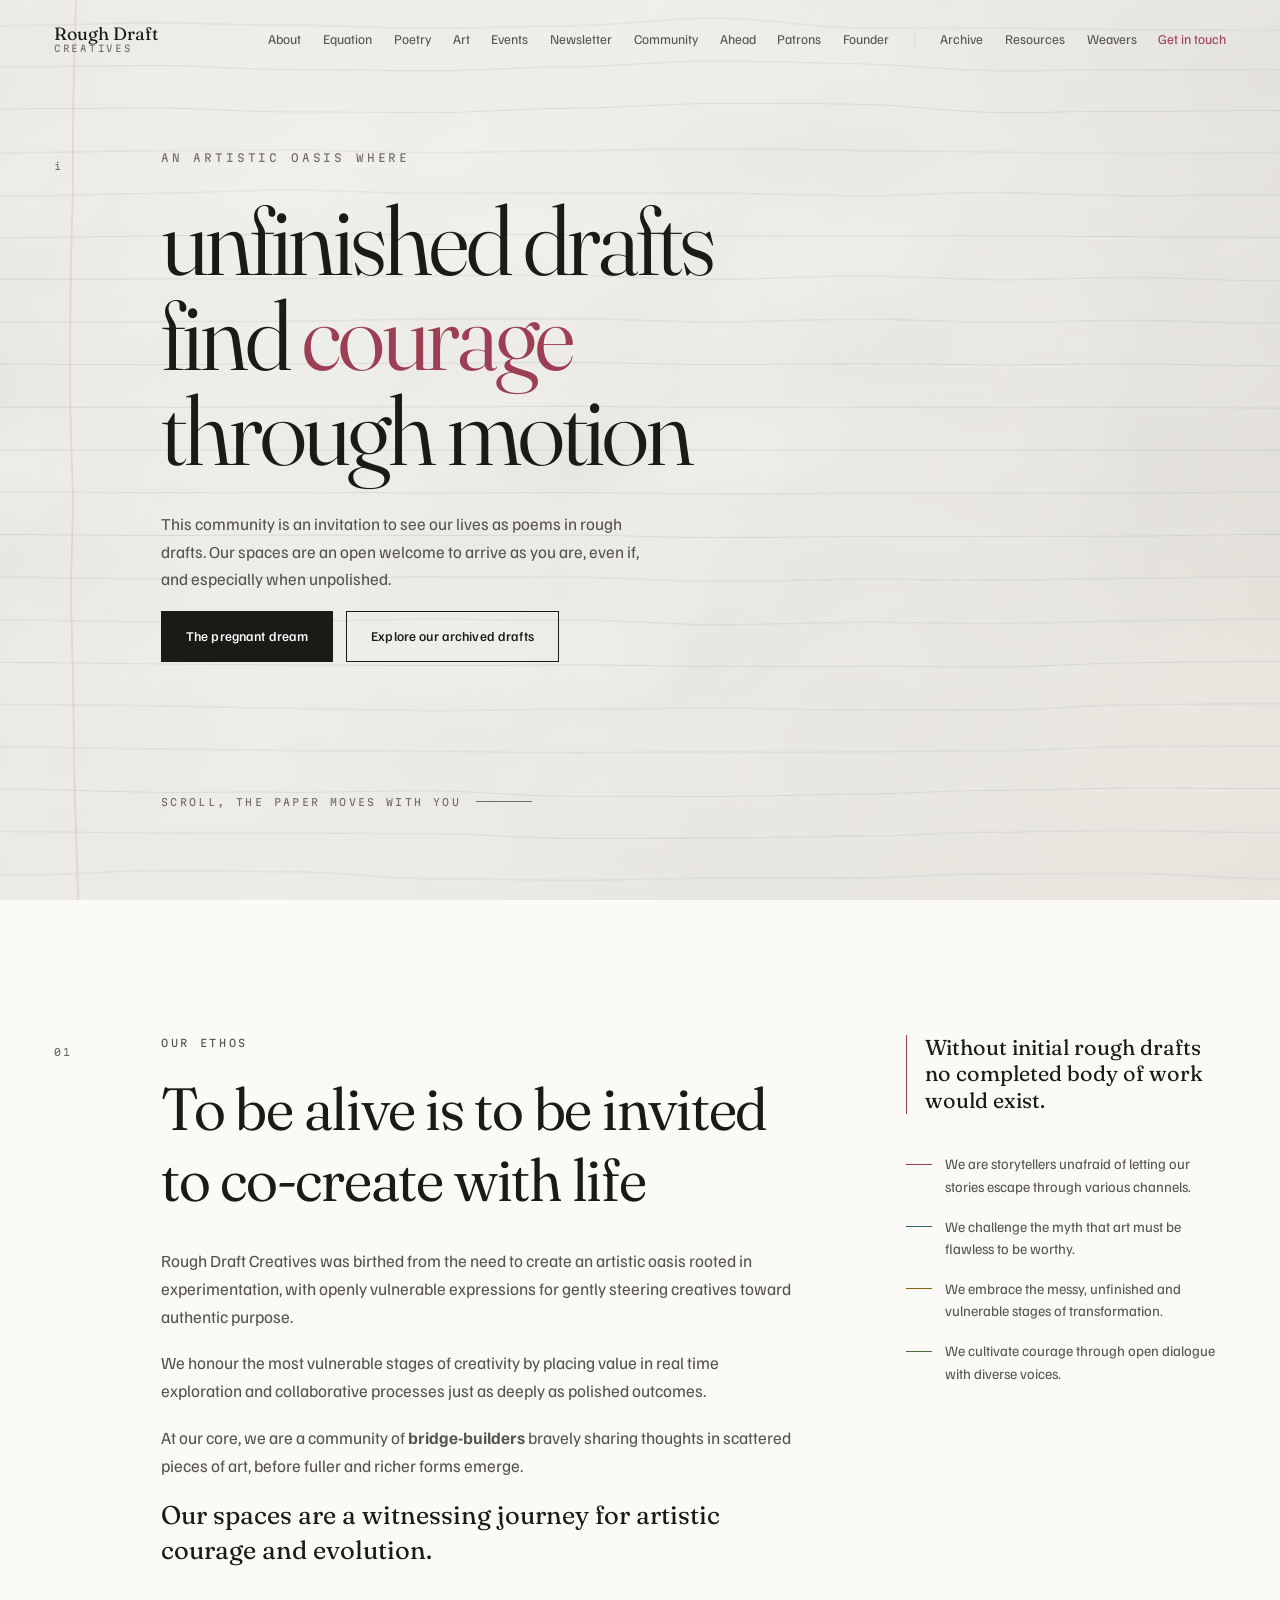
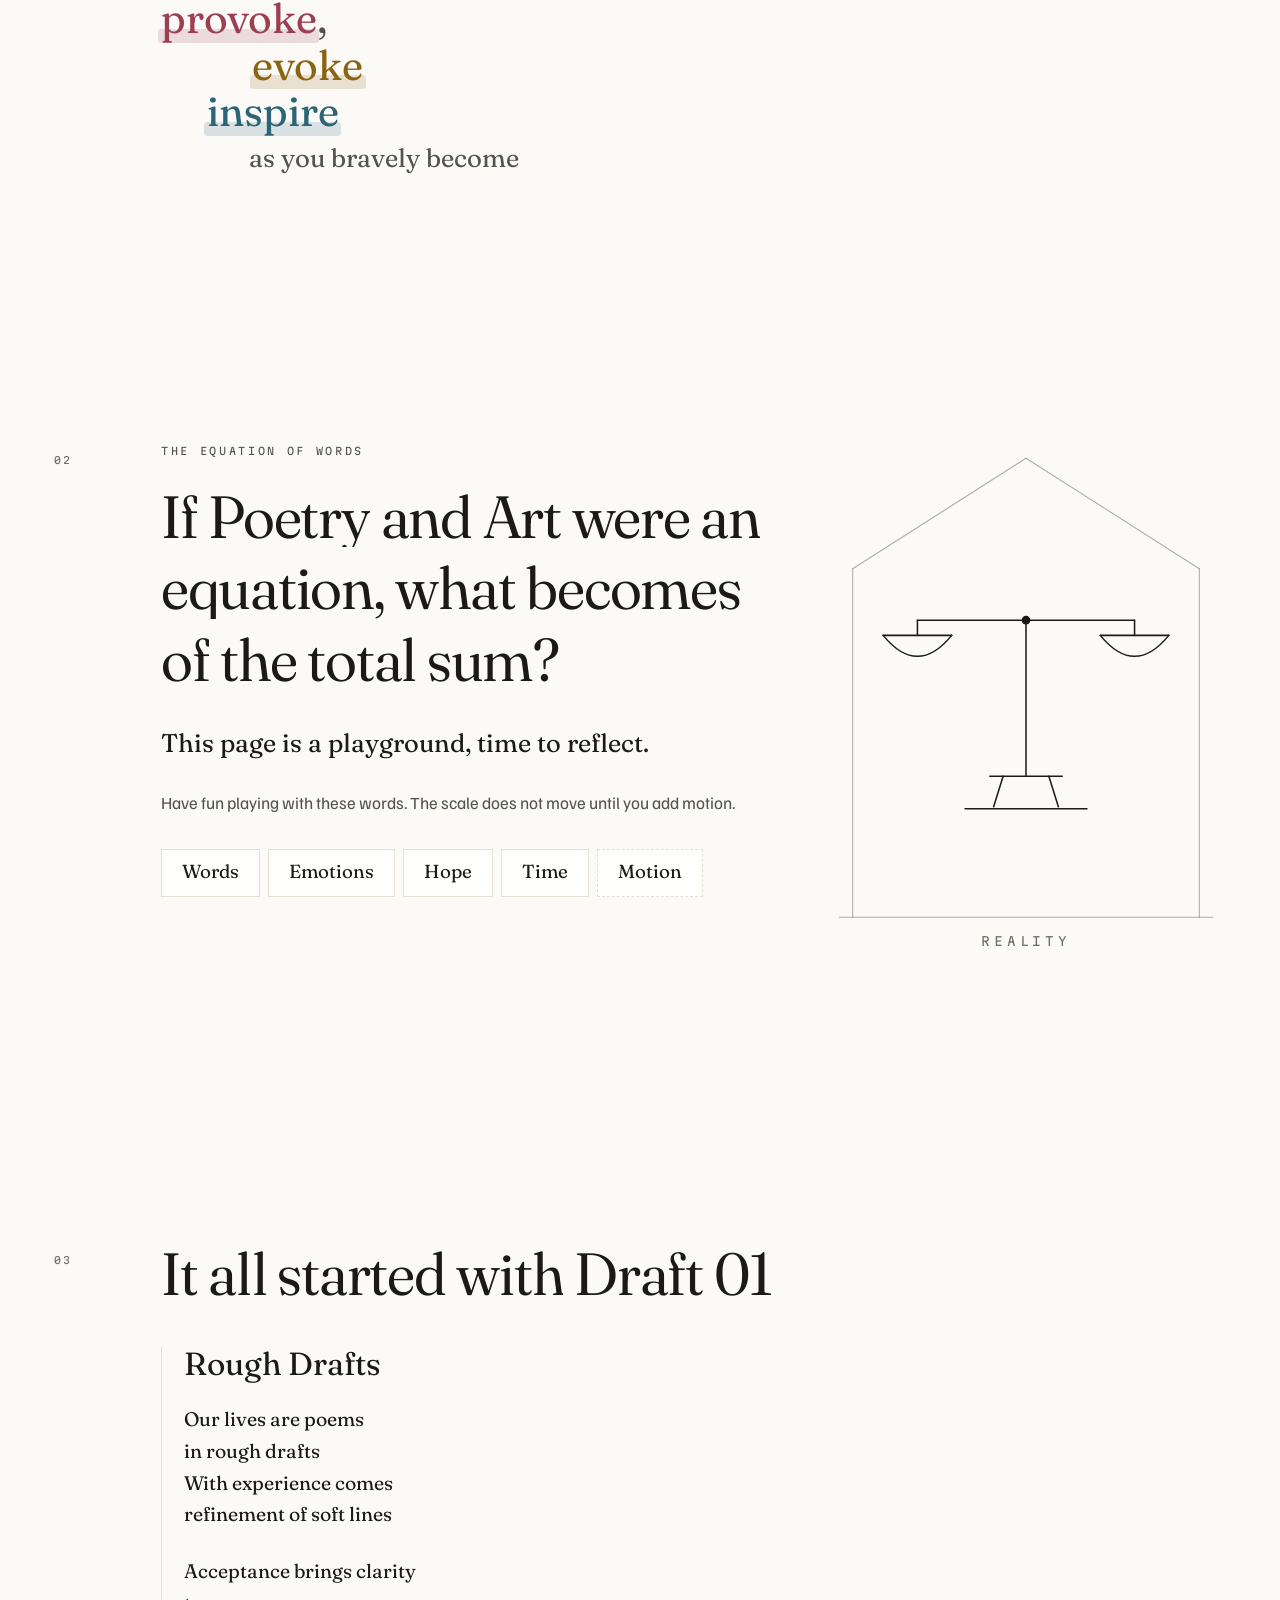
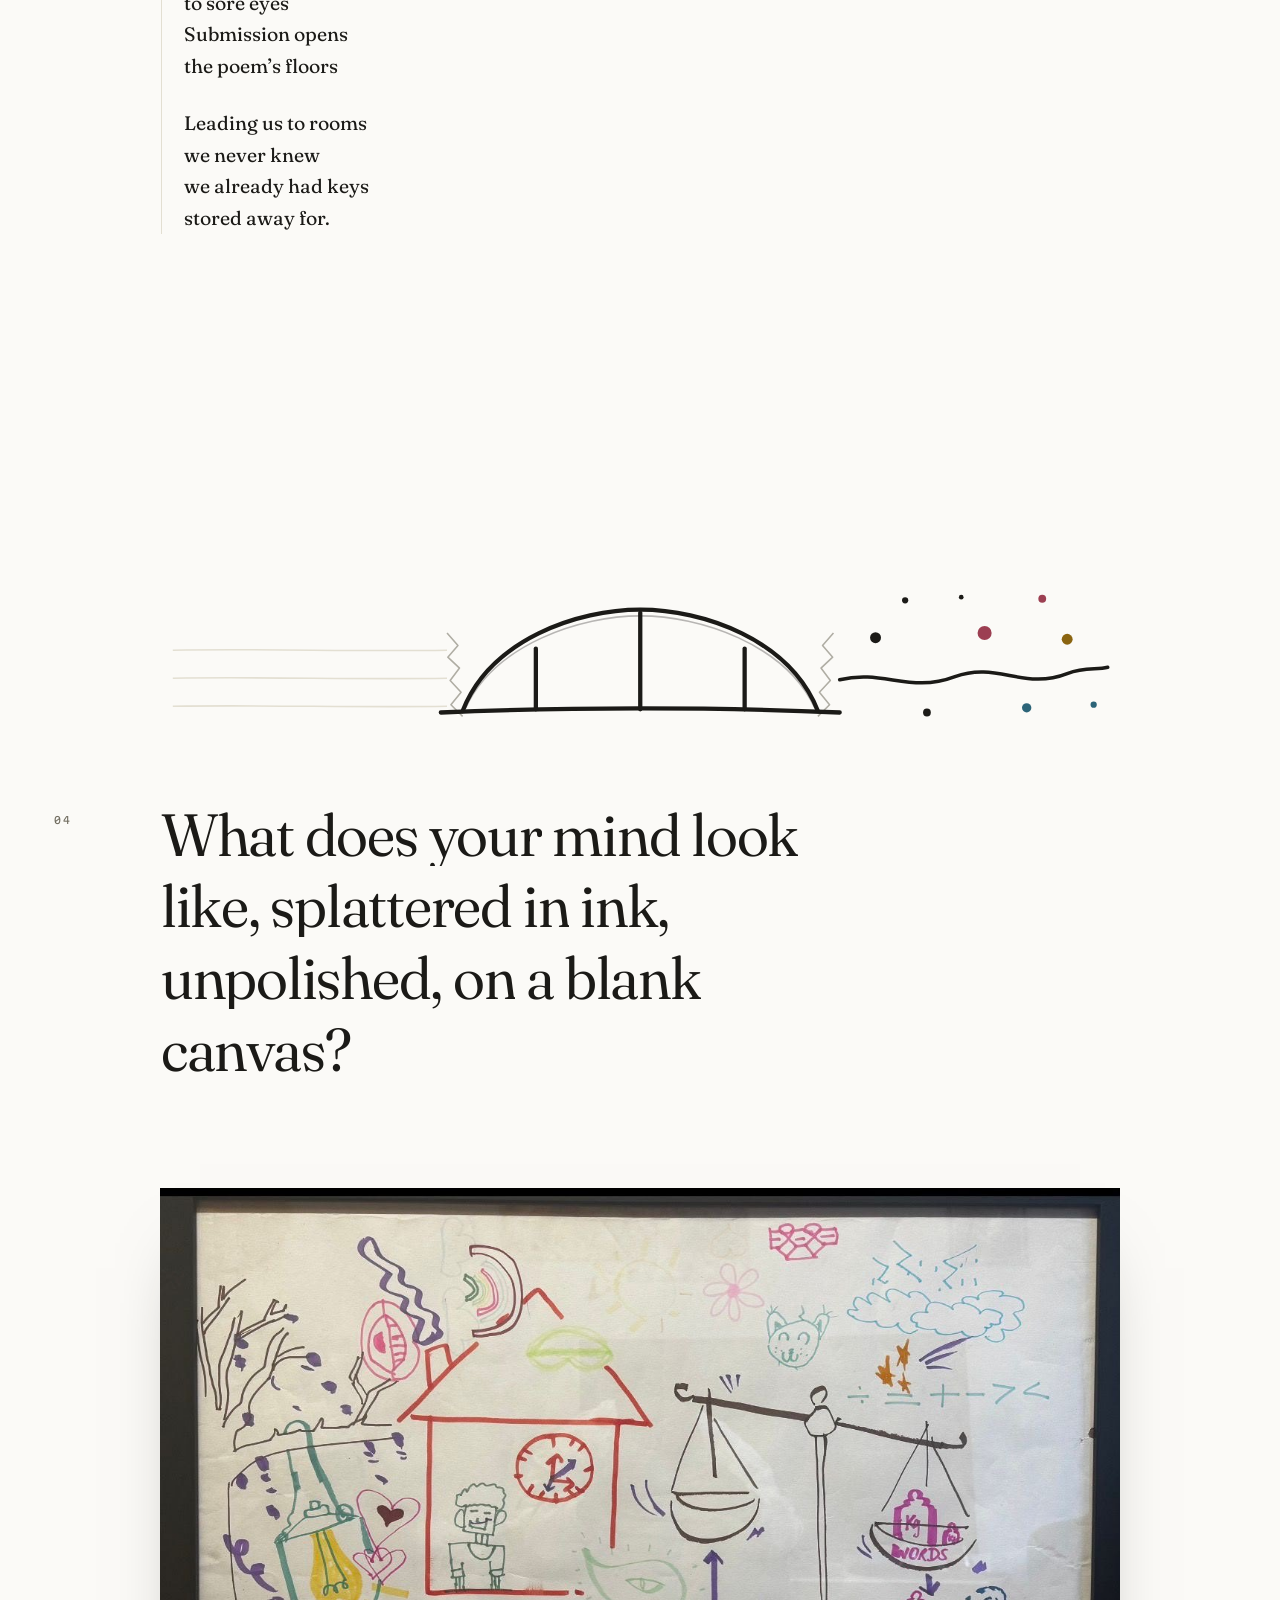
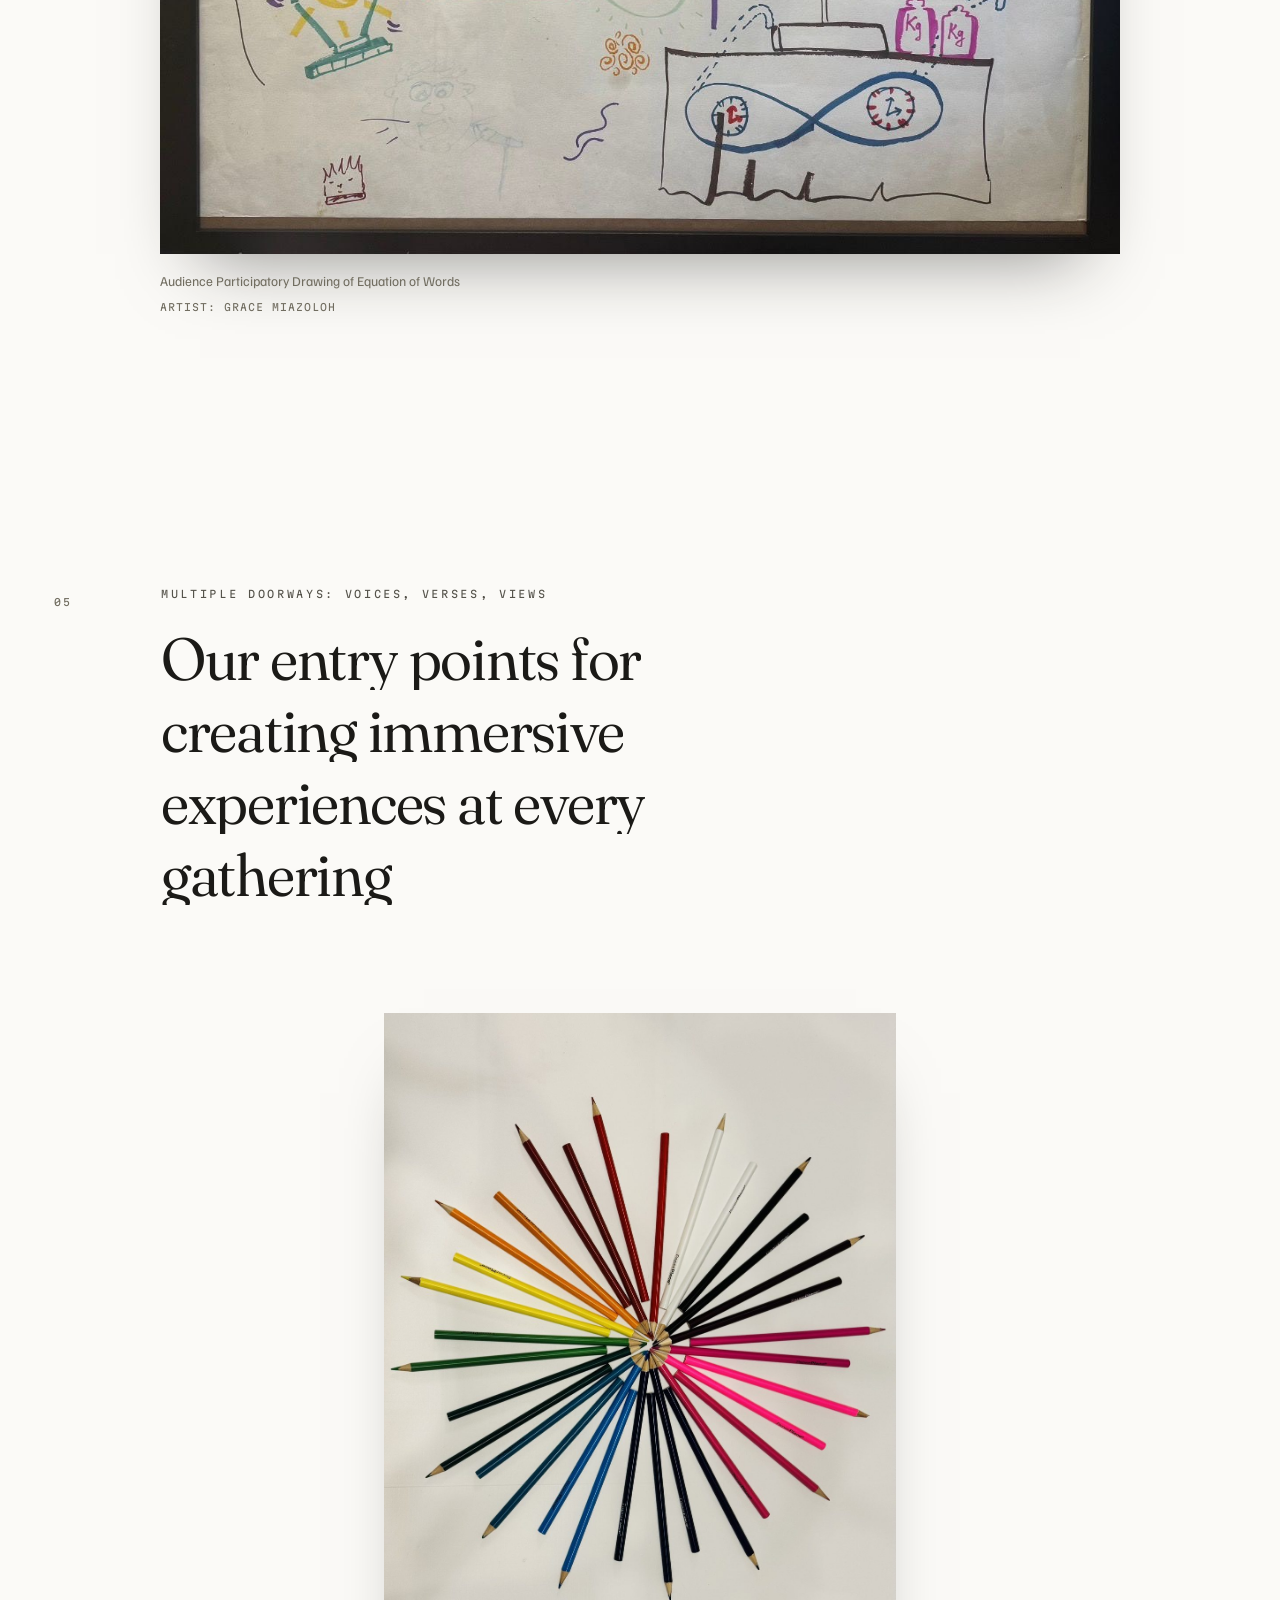
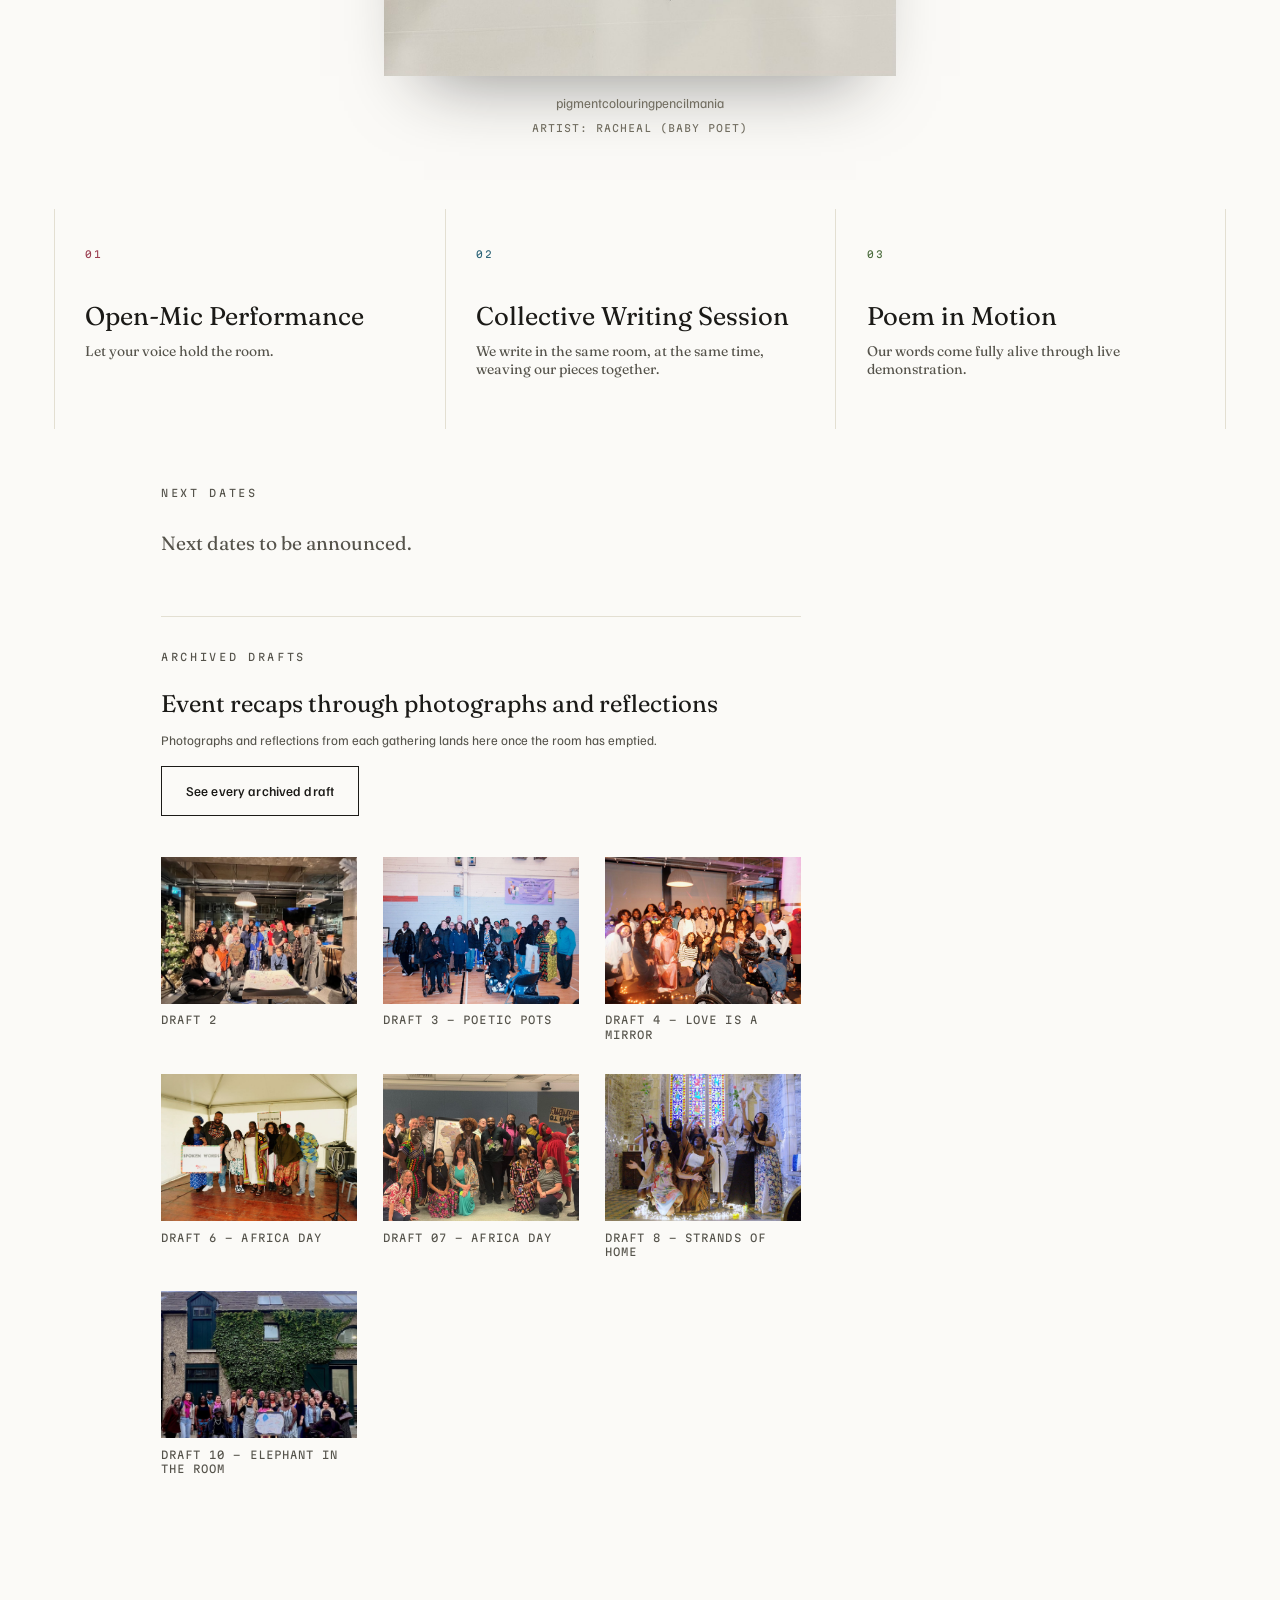
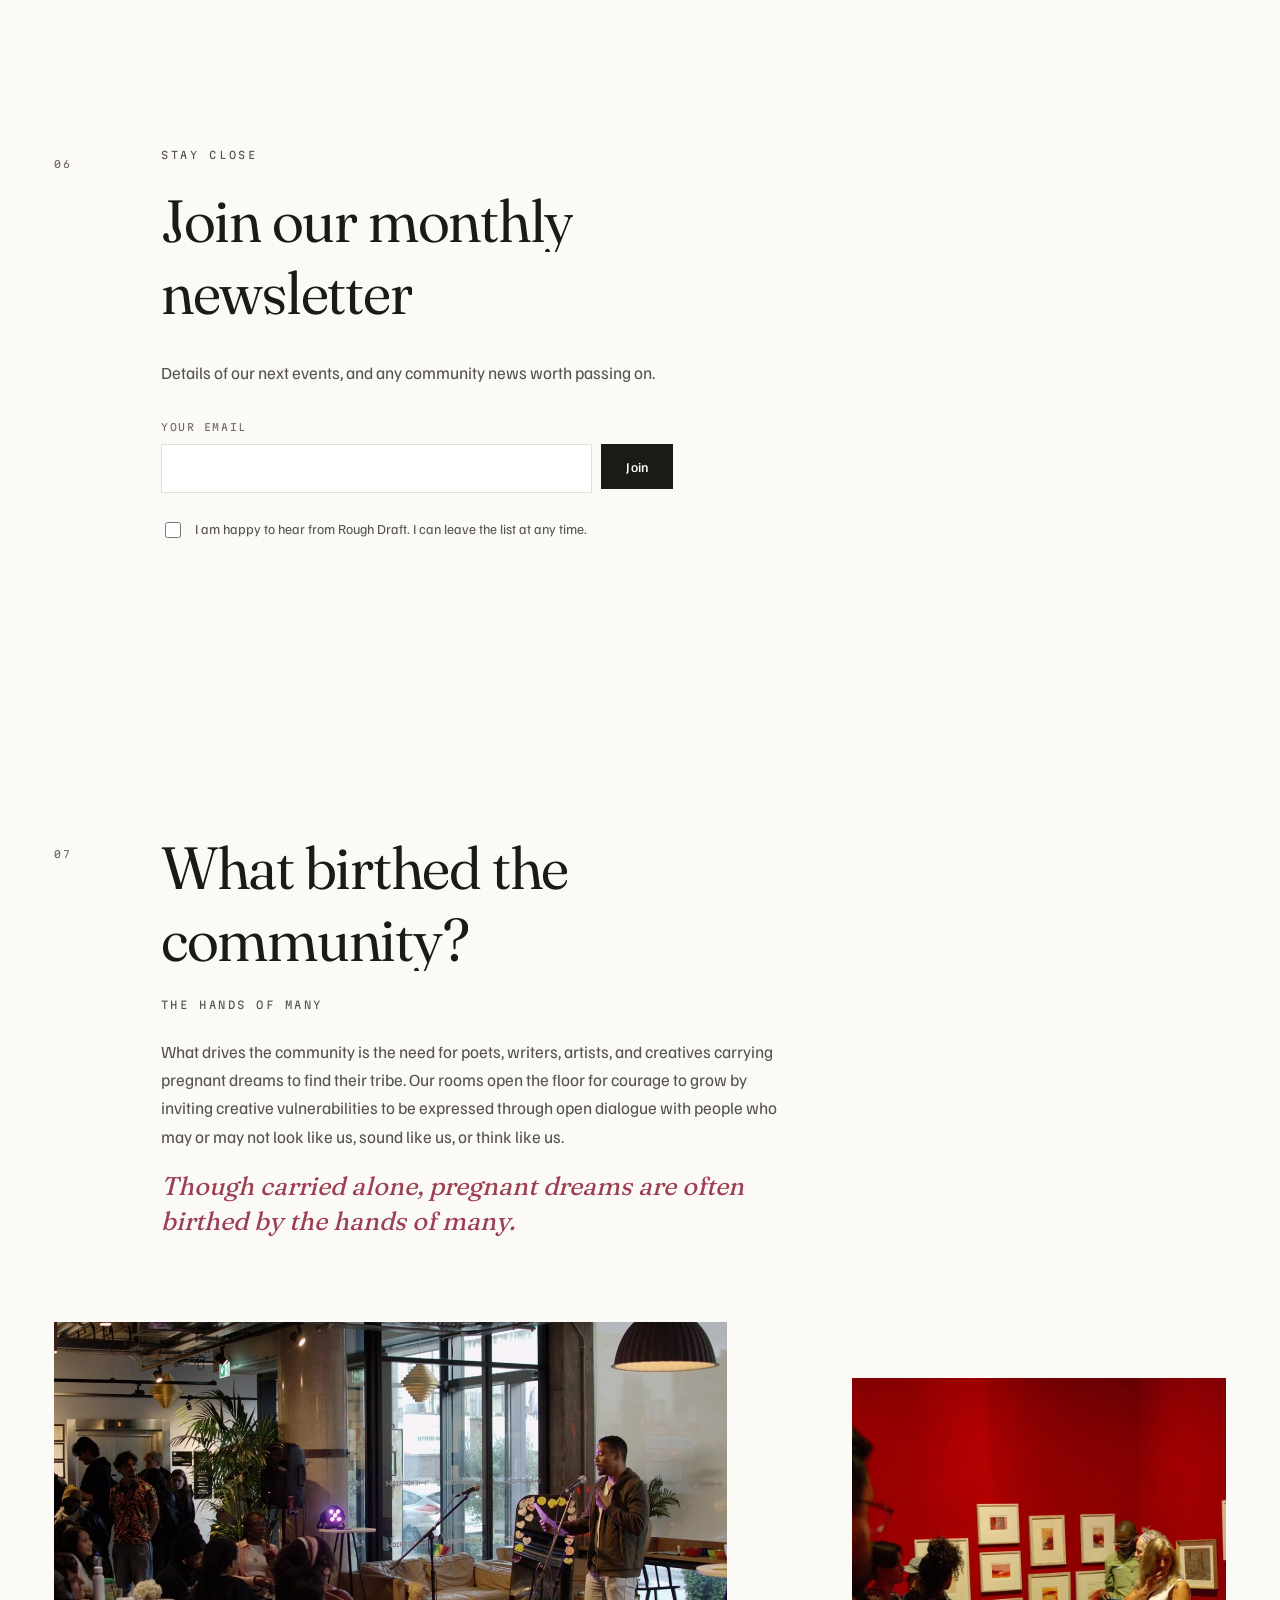
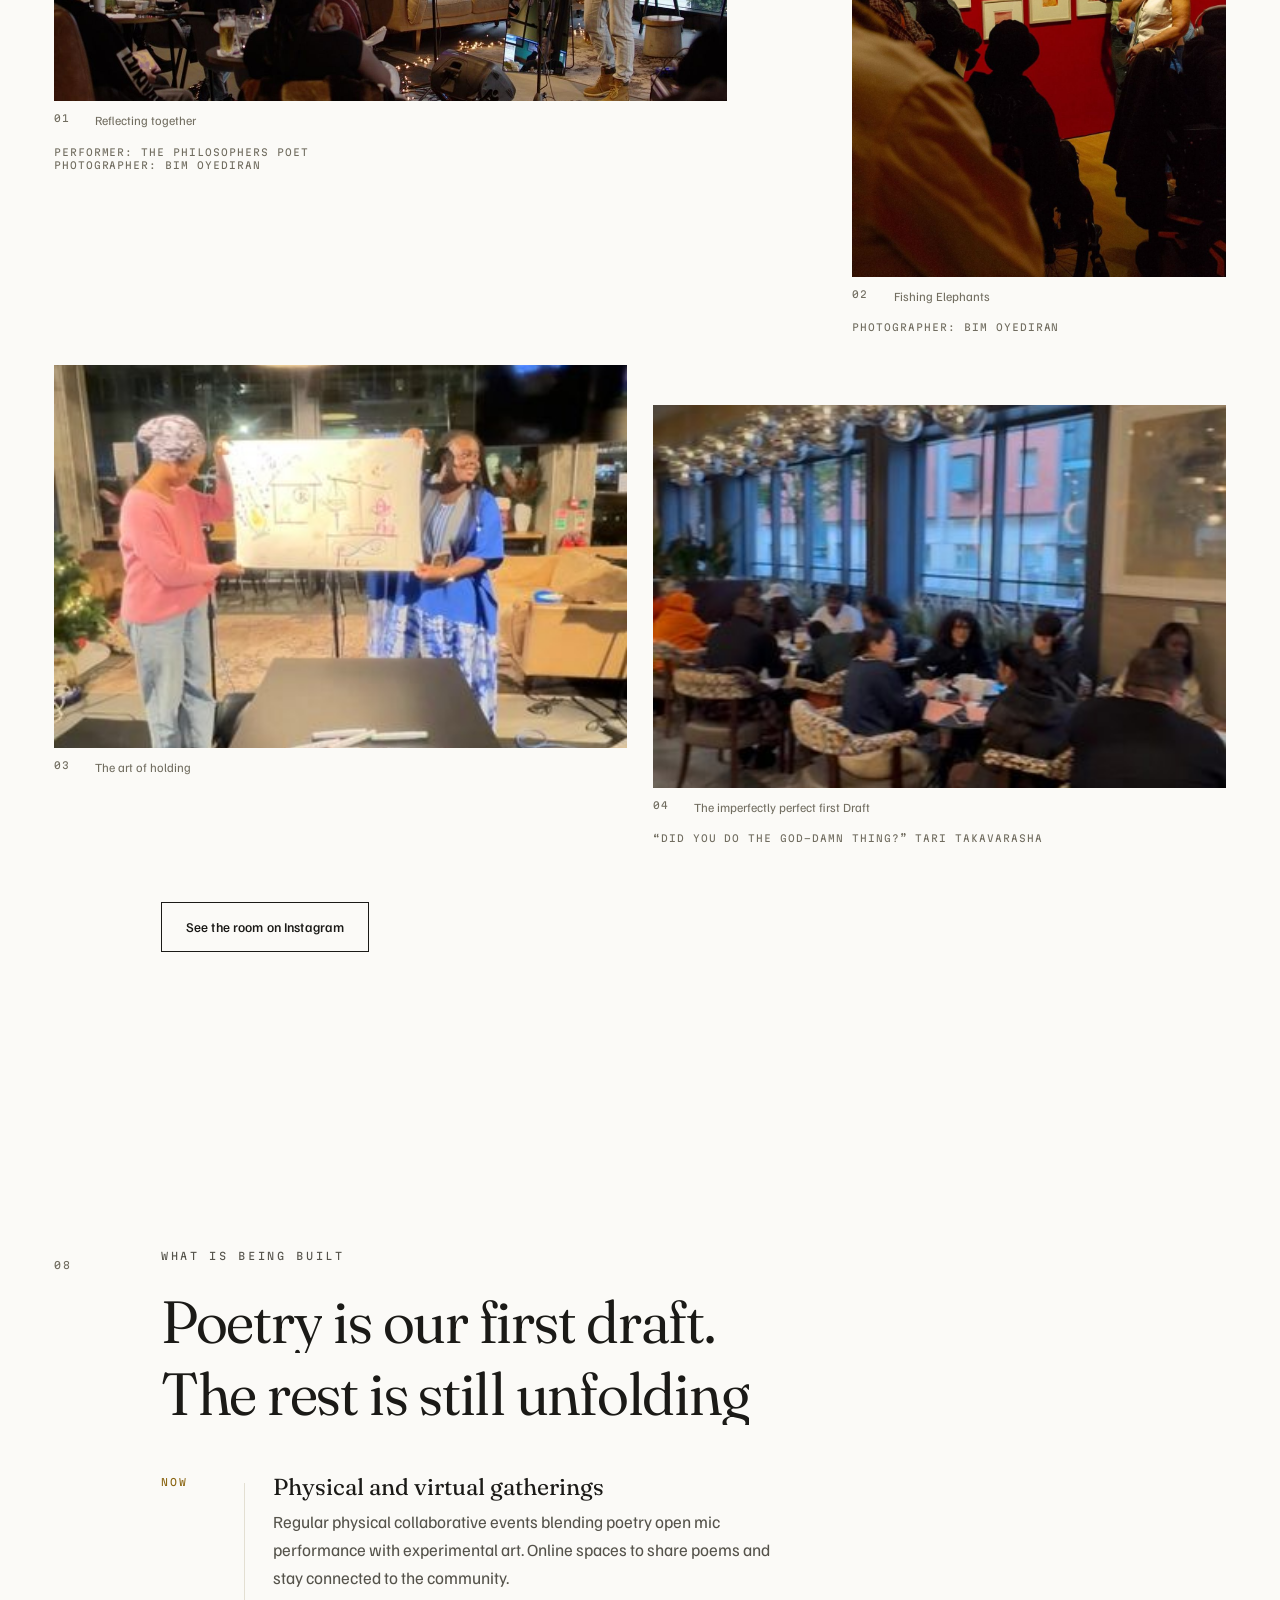
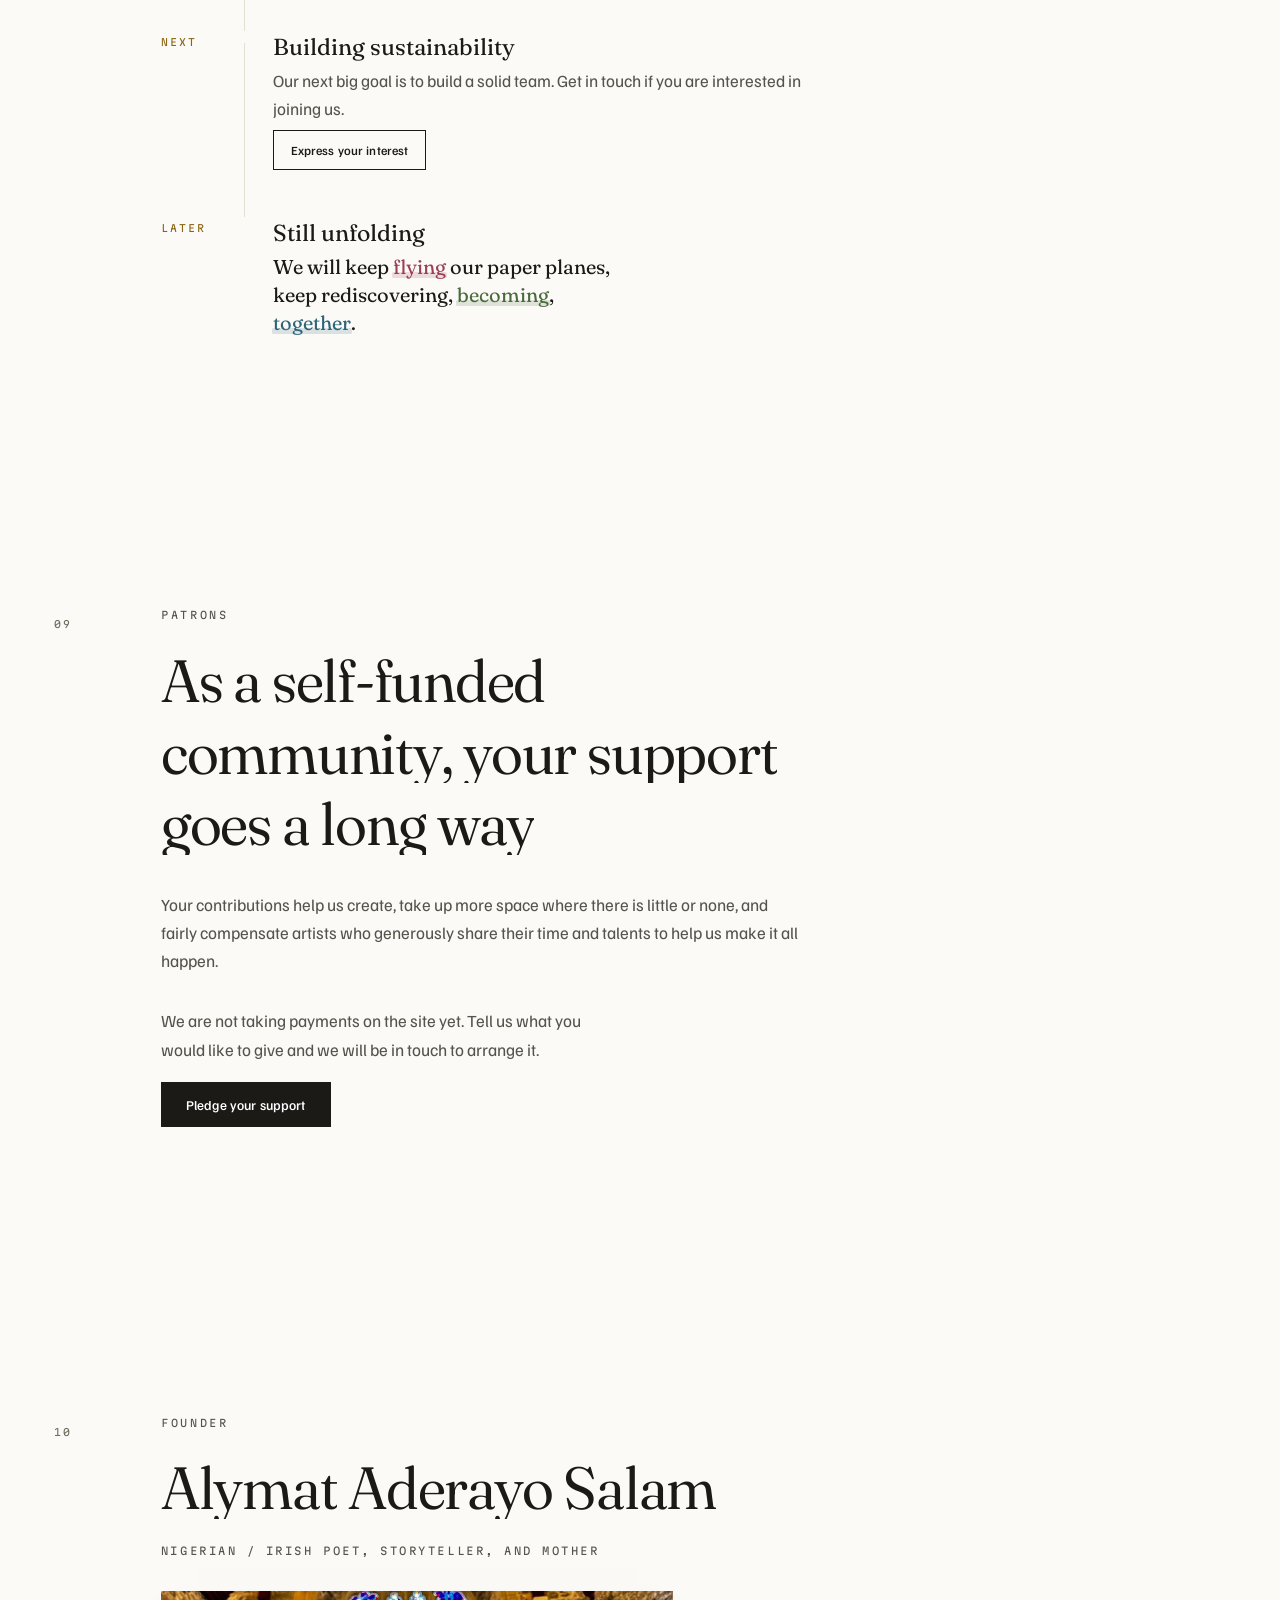
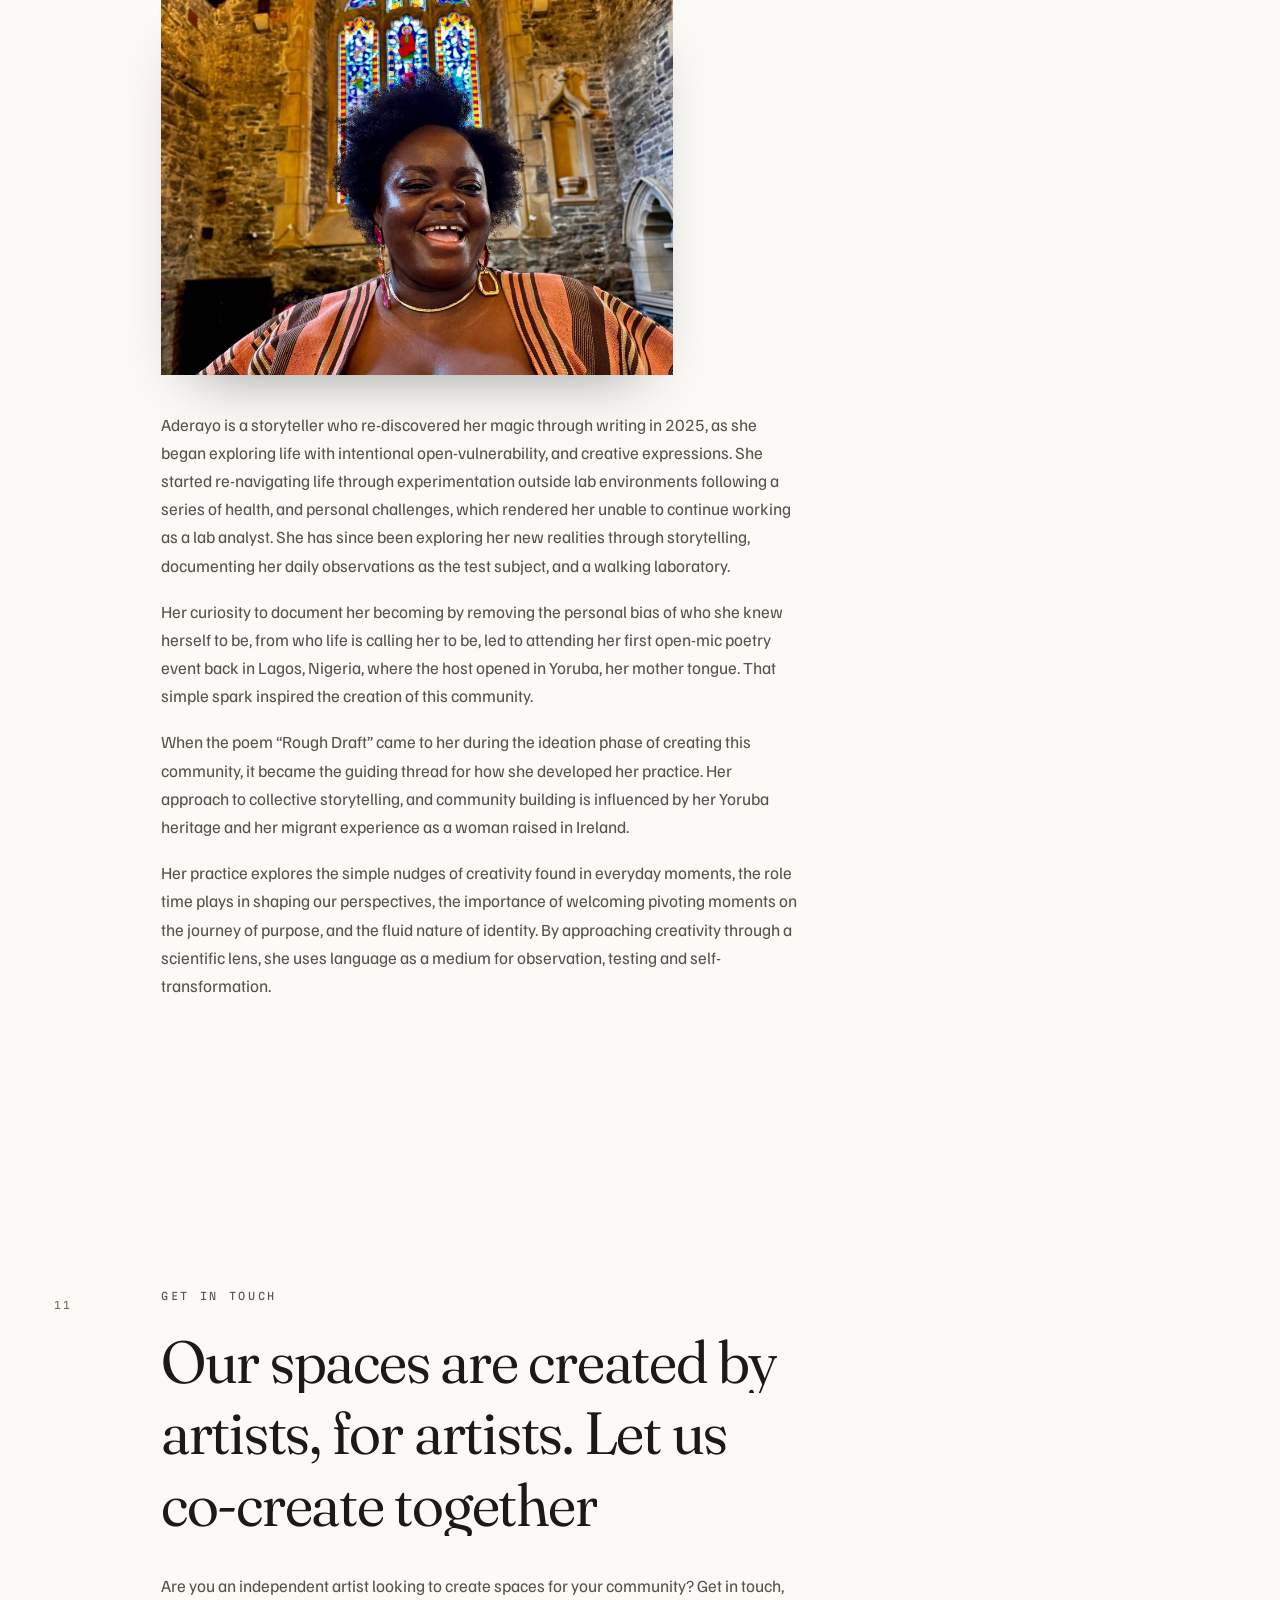
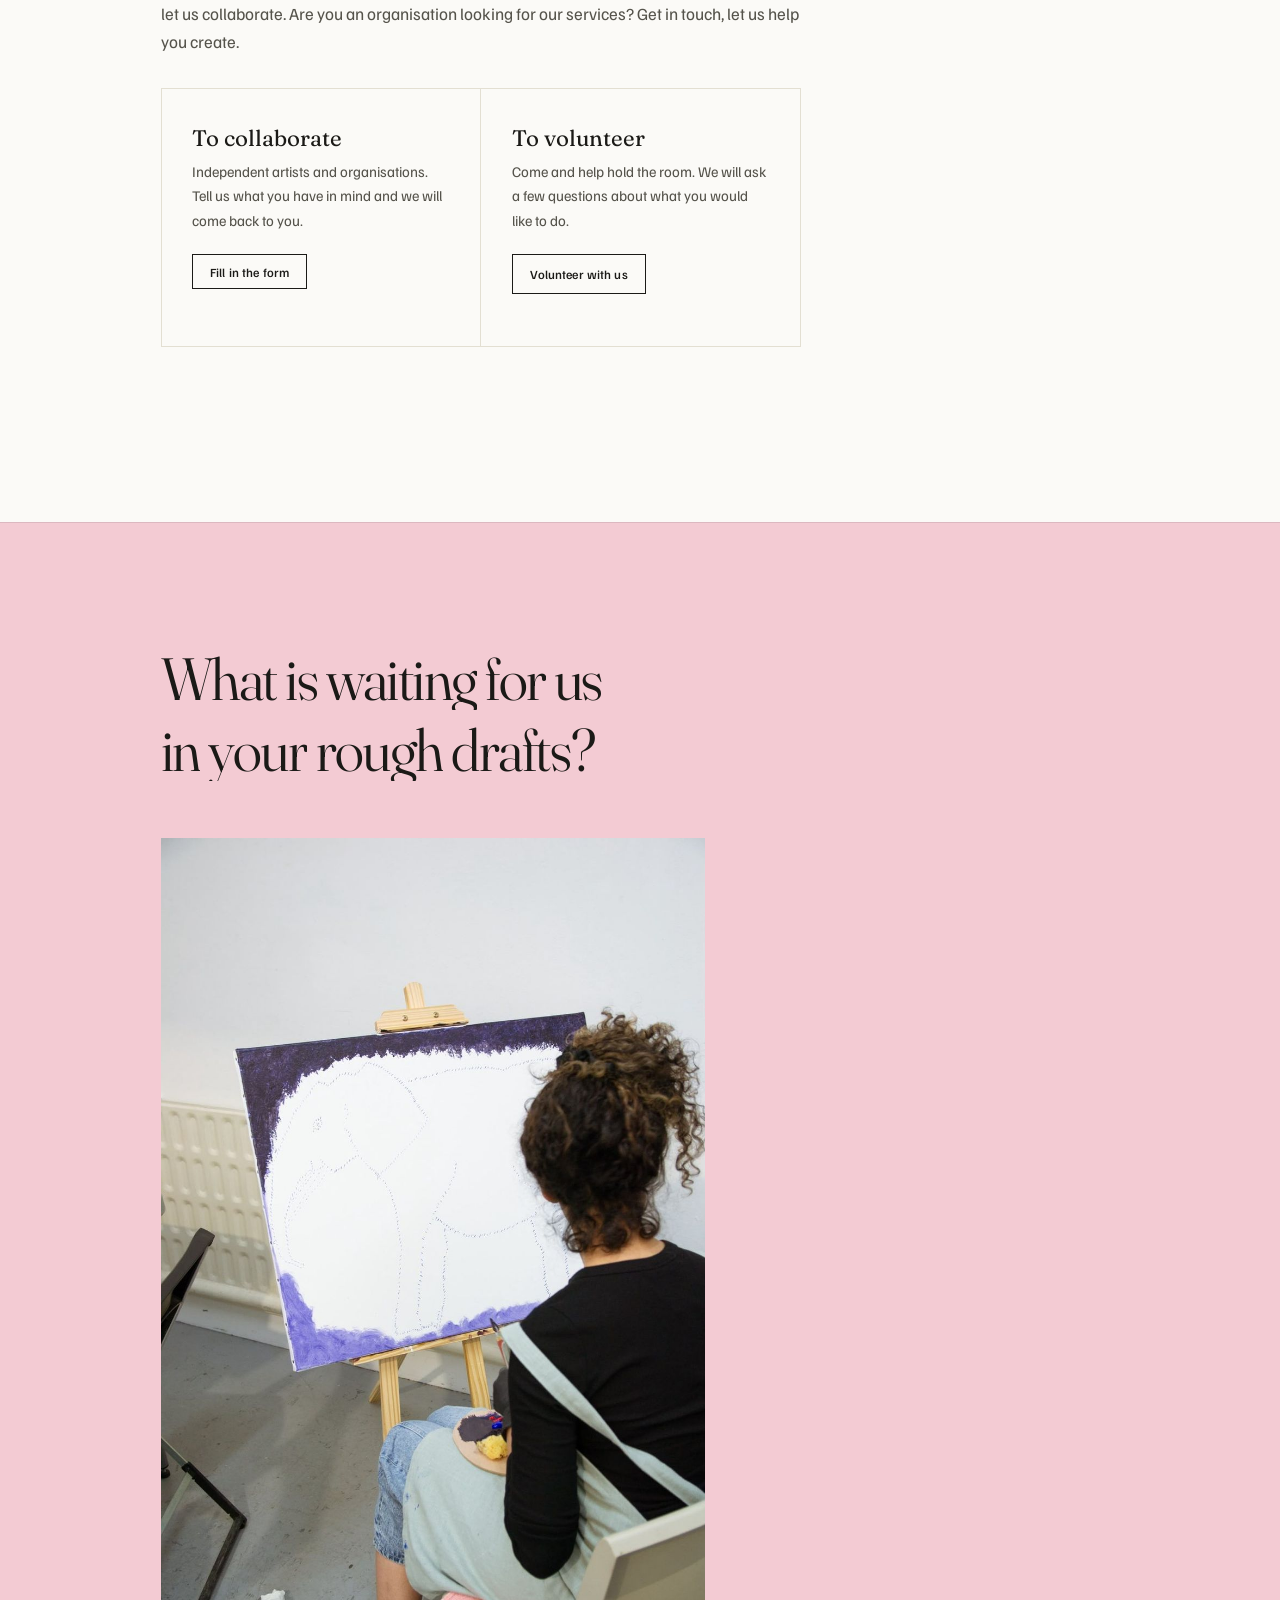
==== index.html @ 7d0195cf "Rough Draft Creatives website and content editor" ====
<!DOCTYPE html>
<html lang="en" data-intro-page>
<head>
<meta charset="utf-8">
<meta name="viewport" content="width=device-width, initial-scale=1">
<title>Rough Draft Creatives</title>
<meta name="description" content="Rough Draft Creatives is an artistic oasis for writers, poets and artists, built around unfinished work. Rough Draft Poetry is the first venture: open mic performances, collective writing sessions and poems in motion.">
<meta name="theme-color" content="#FBFAF7">
<link rel="canonical" href="https://www.roughdraftcreatives.ie/">
<meta property="og:type" content="website">
<meta property="og:site_name" content="Rough Draft Creatives">
<meta property="og:title" content="Rough Draft Creatives">
<meta property="og:description" content="An artistic oasis where unfinished drafts find courage through motion. Rough Draft Poetry is an invitation to see our lives as poems in rough drafts.">
<meta property="og:url" content="https://www.roughdraftcreatives.ie/">
<meta property="og:image" content="https://www.roughdraftcreatives.ie/assets/anthology-cover.jpg">
<meta name="twitter:card" content="summary_large_image">
<link rel="preload" href="assets/fonts/fraunces.woff2" as="font" type="font/woff2" crossorigin>
<link rel="stylesheet" href="styles.css">
<script src="boot.js"></script>
<script type="application/ld+json">
{"@context":"https://schema.org","@type":"Organization","name":"Rough Draft Creatives",
"alternateName":"Rough Draft Poetry","url":"https://www.roughdraftcreatives.ie/",
"slogan":"Our lives are poems in rough drafts.",
"description":"A community of writers, poets and artists built around unfinished work.",
"sameAs":["https://www.instagram.com/roughdraft.poetry/"]}
</script>
</head>

<body>
<a class="skip" href="#main">Skip to content</a>

<canvas id="sheet" aria-hidden="true"></canvas>

<div class="opening" id="opening" aria-hidden="true">
  <p class="opening__note" id="openingNote">unfolding</p>
  <button type="button" class="opening__skip" id="openingSkip">skip</button>
</div>

<header class="head" id="head">
  <a class="head__id" href="#arrival">
    <span>Rough Draft</span><em>Creatives</em>
  </a>
  <nav class="head__nav" id="nav" aria-label="Sections">
    <a href="#about">About</a>
    <a href="#equation">Equation</a>
    <a href="#poetry">Poetry</a>
    <a href="#arts">Art</a>
    <a href="#events">Events</a>
    <a href="#newsletter">Newsletter</a>
    <a href="#community">Community</a>
    <a href="#ahead">Ahead</a>
    <a href="#patrons">Patrons</a>
    <a href="#founder">Founder</a>
    <span class="head__div" aria-hidden="true"></span>
    <a href="archived-drafts.html">Archive</a>
    <a href="shared-resources.html">Resources</a>
    <a href="space-weavers.html">Weavers</a>
    <a class="head__act" href="#collaborate">Get in touch</a>
  </nav>
  <button class="head__menu" id="menu" aria-expanded="false" aria-controls="nav"><span></span><span></span></button>
</header>

<main id="main">

<section class="leaf leaf--open" id="arrival" data-state="rest">
  <div class="grid">
    <p class="folio" aria-hidden="true">i</p>
    <div class="col col--wide">
      <h1 class="lede">
        <span class="lede__sm">An artistic oasis where</span>
        <span class="lede__lg">unfinished drafts<br>find <em>courage</em><br>through motion</span>
      </h1>
      <p class="sub" data-reveal>This community is an invitation to see our lives as poems in rough drafts. Our spaces are an open welcome to arrive as you are, even if, and especially when unpolished.</p>
      <p class="acts" data-reveal>
        <a class="btn btn--fill" href="#poetry">The pregnant dream</a>
        <a class="btn" href="archived-drafts.html">Explore our archived drafts</a>
      </p>
    </div>
    <p class="scrollcue" data-reveal aria-hidden="true">Scroll, the paper moves with you</p>
  </div>
</section>

<section class="leaf" id="about" data-state="settle">
  <div class="grid">
    <p class="folio" aria-hidden="true">01</p>
    <div class="col">
      <p class="label label--green" data-reveal>Our Ethos</p>
      <h2 class="h2" data-split>To be alive is to be invited to co-create with life</h2>
      <p data-reveal>Rough Draft Creatives was birthed from the need to create an artistic oasis rooted in experimentation, with openly vulnerable expressions for gently steering creatives toward authentic purpose.</p>
      <p data-reveal>We honour the most vulnerable stages of creativity by placing value in real time exploration and collaborative processes just as deeply as polished outcomes.</p>
      <p data-reveal>At our core, we are a community of <strong>bridge-builders</strong> bravely sharing thoughts in scattered pieces of art, before fuller and richer forms emerge.</p>
      <p class="big" data-reveal>Our spaces are a witnessing journey for artistic courage and evolution.</p>
      <p class="manifesto" data-reveal>
        <span class="manifesto__a"><em class="mk mk--rose">provoke</em>,</span>
        <span class="manifesto__b"><em class="mk mk--ochre">evoke</em></span>
        <span class="manifesto__c"><em class="mk mk--blue">inspire</em></span>
        <span class="manifesto__d">as you bravely become</span>
      </p>
    </div>
    <aside class="col col--side" data-reveal>
      <blockquote class="quote"><p>Without initial rough drafts no completed body of work would exist.</p></blockquote>
      <ul class="creed">
        <li><span style="--c:var(--red)"></span>We are storytellers unafraid of letting our stories escape through various channels.</li>
        <li><span style="--c:var(--blue)"></span>We challenge the myth that art must be flawless to be worthy.</li>
        <li><span style="--c:var(--ochre)"></span>We embrace the messy, unfinished and vulnerable stages of transformation.</li>
        <li><span style="--c:var(--moss)"></span>We cultivate courage through open dialogue with diverse voices.</li>
      </ul>
    </aside>
  </div>
</section>

<section class="leaf leaf--split" id="equation" data-state="balance">
  <div class="grid">
    <p class="folio" aria-hidden="true">02</p>
    <div class="col">
      <p class="label label--rose" data-reveal>The equation of words</p>
      <h2 class="h2" data-split>If Poetry and Art were an equation, what becomes of the total sum?</h2>
      <p class="big" data-reveal>This page is a playground, time to reflect.</p>
      <p data-reveal>Have fun playing with these words. The scale does not move until you add motion.</p>

      <div class="terms" role="group" aria-label="Terms of the equation" data-reveal>
        <button type="button" class="term" data-term="words" aria-pressed="false" style="--c:var(--red)"><b>Words</b></button>
        <button type="button" class="term" data-term="emotions" aria-pressed="false" style="--c:var(--plum)"><b>Emotions</b></button>
        <button type="button" class="term" data-term="hope" aria-pressed="false" style="--c:var(--ochre)"><b>Hope</b></button>
        <button type="button" class="term" data-term="time" aria-pressed="false" style="--c:var(--blue)"><b>Time</b></button>
        <button type="button" class="term term--key" data-term="motion" aria-pressed="false"><b>Motion</b></button>
      </div>
    </div>

    <aside class="col col--side balance" data-reveal>
      <svg id="balance" viewBox="0 0 420 548" role="img" aria-labelledby="balTitle">
        <title id="balTitle">A balance drawn inside a house marked reality. Words and emotions weigh the pans, a lantern hangs in a tree for hope, an infinity loop runs beneath for time, and motion sets the beam tipping.</title>

        <!-- 14 · the house. space and time, without naming either -->
        <g class="house">
          <path d="M210 16 L392 132" /><path d="M210 16 L28 132" />
          <path d="M28 132 L28 498" /><path d="M392 132 L392 498" />
          <path d="M14 498 L406 498" class="house--sill" />
        </g>
        <text class="house__name" x="210" y="528">reality</text>

        <!-- the balance -->
        <g class="ink">
          <path d="M210 186 L210 350" />
          <path d="M172 350 L248 350" />
          <path d="M186 350 L176 382 M234 350 L244 382" />
          <path d="M146 384 L274 384" class="ink--base" />
        </g>
        <g id="rock" class="rock">
        <g id="beam" class="ink beam">
          <path d="M96 186 L324 186" />
          <circle cx="210" cy="186" r="4.5" />
          <path d="M96 186 L96 202 M324 186 L324 202" />

          <g id="panL" class="pan">
            <path d="M60 202 L132 202" class="ink--lip" />
            <path d="M60 202 Q96 246 132 202" />
            <!-- 11 · emotion is never one shape, or one colour -->
            <g id="wL" class="load">
              <rect x="72" y="209" width="16" height="16" rx="1.5" class="chip-rose" />
              <path d="M102 208 L112 226 L92 226 Z" class="chip-blue" />
              <circle cx="122" cy="218" r="7" class="chip-green" />
              <rect x="86" y="230" width="24" height="8" rx="4" class="chip-yellow" />
            </g>
          </g>

          <g id="panR" class="pan">
            <path d="M288 202 L360 202" class="ink--lip" />
            <path d="M288 202 Q324 246 360 202" />
            <g id="wR" class="load">
              <rect x="306" y="208" width="36" height="24" rx="1.5" class="fill-ink" />
            </g>
          </g>
        </g>
        </g>

        <!-- 13 · motion is the orange dots, and the dots are what tip it -->
        <g id="dots" class="dots">
          <circle cx="150" cy="156" r="3.4" /><circle cx="186" cy="142" r="2.6" />
          <circle cx="232" cy="140" r="3" /><circle cx="270" cy="154" r="3.6" />
          <circle cx="128" cy="172" r="2.4" /><circle cx="296" cy="172" r="2.8" />
          <circle cx="210" cy="126" r="2.2" />
        </g>

        <!-- 12 · hope. a lantern, hanging in a tree -->
        <g id="hope" class="hope">
          <g class="hope__tree">
            <path d="M62 486 L62 404" />
            <path d="M62 432 C74 420, 90 414, 104 412" />
            <path d="M62 448 C50 438, 44 428, 42 416" />
            <path d="M62 418 C70 408, 72 398, 70 388" />
          </g>
          <path class="hope__cord" d="M100 413 L100 428" />
          <g class="hope__lamp">
            <path d="M92 428 L108 428 L112 452 L88 452 Z" />
            <path d="M88 452 L112 452" />
            <circle cx="100" cy="440" r="4.5" class="hope__flame" />
          </g>
          <g class="hope__glow">
            <path d="M80 434 L70 430 M80 446 L70 450 M120 434 L130 430 M120 446 L130 450" />
          </g>
        </g>

        <!-- time -->
        <g id="loop" class="loop">
          <path class="loop__base" d="M296 452 C296 432, 330 432, 342 452 C354 472, 388 472, 388 452 C388 432, 354 432, 342 452 C330 472, 296 472, 296 452 Z" />
          <path class="loop__run" d="M296 452 C296 432, 330 432, 342 452 C354 472, 388 472, 388 452 C388 432, 354 432, 342 452 C330 472, 296 472, 296 452 Z" />
        </g>
      </svg>
    </aside>
  </div>
</section>

<section class="leaf" id="poetry" data-state="curl">
  <div class="grid">
    <p class="folio" aria-hidden="true">03</p>
    <div class="col">
      <h2 class="h2" data-split>It all started with Draft 01</h2>

      <article class="poem" id="poem-01" data-reveal>
        
        <h3 class="poem__title">Rough Drafts</h3>
        <div class="poem__body">
          <p>Our lives are poems<br>in rough drafts<br>With experience comes<br>refinement of soft lines</p>
          <p>Acceptance brings clarity<br>to sore eyes<br>Submission opens<br>the poem&rsquo;s floors</p>
          <p>Leading us to rooms<br>we never knew<br>we already had keys<br>stored away for.</p>
        </div>
      </article>

      <div class="pieces" id="pieces"></div>
    </div>
  </div>
</section>


<section class="leaf" id="arts" data-state="blank">
  <div class="bridge" id="bridge" aria-hidden="true">
    <svg viewBox="0 0 1200 230" preserveAspectRatio="xMidYMid meet" focusable="false">
      <!-- the written page runs out -->
      <g class="bridge__ruled">
        <path d="M0 126 C120 124, 240 128, 352 126" />
        <path d="M0 162 C120 160, 240 164, 352 162" />
        <path d="M0 198 C120 196, 240 200, 352 198" />
      </g>
      <!-- torn edges, left bank and right bank -->
      <g class="bridge__tear">
        <path d="M352 104 l14 16 l-13 15 l15 14 l-12 16 l14 15 l-13 16 l15 15" />
        <path d="M848 104 l-14 16 l13 15 l-15 14 l12 16 l-14 15 l13 16 l-15 15" />
      </g>
      <!-- the bridge, drawn twice the way a marker doubles back -->
      <g class="bridge__span">
        <path d="M344 206 C500 199, 700 199, 856 206" />
        <path d="M372 204 C408 112, 520 74, 600 74 C680 74, 792 112, 828 204" />
        <path d="M376 200 C414 118, 524 82, 600 82 C676 82, 786 118, 824 200" class="bridge__span--ghost" />
        <path d="M466 202 L466 124" /><path d="M600 202 L600 78" /><path d="M734 202 L734 124" />
      </g>
      <!-- and the ink takes over -->
      <g class="bridge__ink">
        <path d="M856 164 C912 150, 946 182, 1004 160 C1058 140, 1092 178, 1148 156 C1172 147, 1186 152, 1200 148" />
        <circle cx="902" cy="110" r="7" /><circle cx="968" cy="206" r="5" />
        <circle cx="1042" cy="104" r="9" class="ink--rose" /><circle cx="1096" cy="200" r="6" class="ink--blue" />
        <circle cx="1148" cy="112" r="7" class="ink--ochre" /><circle cx="940" cy="62" r="4" />
        <circle cx="1116" cy="60" r="5" class="ink--rose" /><circle cx="1012" cy="58" r="3" />
        <circle cx="1182" cy="196" r="4" class="ink--blue" />
      </g>
    </svg>
  </div>
  <div class="grid">
    <p class="folio" aria-hidden="true">04</p>
    <div class="col">
      <h2 class="h2" data-split>What does your mind look like, splattered in ink, unpolished, on a blank canvas?</h2>
    </div>
  </div>
  <figure class="artwork" data-reveal>
    <img src="assets/anthology-original.jpg" alt="The original Rough Draft artwork, framed: a hand drawn composition in coloured marker with a balance weighing word weights, a lantern under a bare tree, a house with a clock and a figure inside, an open eye, and a blue infinity loop with two clocks." width="1290" height="895" loading="lazy" decoding="async">
    <figcaption>
      Audience Participatory Drawing of Equation of Words
      <span class="artist">Artist: Grace Miazoloh</span>
    </figcaption>
  </figure>
</section>

<section class="leaf leaf--full" id="events" data-state="gatefold">
  <div class="grid">
    <p class="folio" aria-hidden="true">05</p>
    <div class="col">
      <p class="label label--ochre" data-reveal>Multiple Doorways: Voices, Verses, Views</p>
      <h2 class="h2" data-split>Our entry points for creating immersive experiences at every gathering</h2>
    </div>
  </div>
  <figure class="artwork artwork--tall" data-reveal>
    <img src="assets/pigmentcolouringpencilmania.jpg" alt="Colouring pencils laid out in a radial burst, their sharpened tips meeting at a single point in the centre and fanning outward in a full spectrum: greens and yellows to the left, oranges and reds above, white and black to the upper right, pinks to the right, and blues and navy below." width="1159" height="1500" loading="lazy" decoding="async">
    <figcaption>
      pigmentcolouringpencilmania
      <span class="artist">Artist: Racheal (baby poet)</span>
    </figcaption>
  </figure>
  <div class="panels">
    <article class="panel" style="--c:var(--red)" data-reveal>
      <p class="panel__n">01</p>
      <h3>Open-Mic Performance</h3>
      <p class="panel__line">Let your voice hold the room.</p>
    </article>
    <article class="panel" style="--c:var(--blue)" data-reveal>
      <p class="panel__n">02</p>
      <h3>Collective Writing Session</h3>
      <p class="panel__line">We write in the same room, at the same time, weaving our pieces together.</p>
    </article>
    <article class="panel" style="--c:var(--moss)" data-reveal>
      <p class="panel__n">03</p>
      <h3>Poem in Motion</h3>
      <p class="panel__line">Our words come fully alive through live demonstration.</p>
    </article>
  </div>
  <div class="grid">
    <div class="col">
      <div class="dates" id="dates">
        <p class="label label--ochre">Next dates</p>
        <ul id="eventList"></ul>

        <figure class="flyer" hidden>
          <!-- filled from content/events.json by the admin. Do not hand-edit. -->
          <img id="eventFlyer" src="" alt="" width="1000" height="1250" loading="lazy" decoding="async">
        </figure>
      </div>

      <div class="recap" id="recap">
        <p class="label label--rose">Archived Drafts</p>
        <h3 class="h3">Event recaps through photographs and reflections</h3>
        <div id="recapList"></div>
        <p class="fine" id="recapEmpty">Photographs and reflections from each gathering lands here once the room has emptied.</p>
        <p><a class="btn" href="archived-drafts.html">See every archived draft</a></p>
        <div class="plates plates--archive">
          <figure class="plate" data-reveal><img src="assets/Draft_2.jpg" alt="A large group gathered for a Christmas gathering beside a lit tree, with a big sheet of marker drawings on the table in front of them." width="1200" height="675" loading="lazy" decoding="async"><figcaption>Draft 2</figcaption></figure>
          <figure class="plate" data-reveal><img src="assets/Draft_3_-_Poetic_Pots.jpg" alt="Around twenty people standing together in a sports hall, including wheelchair users, beneath a Swords Tidy Towns clothes swap banner." width="1200" height="802" loading="lazy" decoding="async"><figcaption>Draft 3 - Poetic Pots</figcaption></figure>
          <figure class="plate" data-reveal><img src="assets/Draft_4_-_Love_is_A_Mirror.jpg" alt="A large group gathered under warm lighting after an evening event, several seated in wheelchairs at the front." width="1200" height="802" loading="lazy" decoding="async"><figcaption>Draft 4 - Love is A Mirror</figcaption></figure>
          <figure class="plate" data-reveal><img src="assets/Draft_6_-_Africa_Day.jpg" alt="Eight performers standing together on a wooden stage under a marquee, holding boards reading Spoken Words." width="1200" height="802" loading="lazy" decoding="async"><figcaption>Draft 6 - Africa Day</figcaption></figure>
          <figure class="plate" data-reveal><img src="assets/Draft_07_-_Africa_Day.jpg" alt="A large group photographed beside a signed map of Africa, many in brightly patterned dress." width="1200" height="900" loading="lazy" decoding="async"><figcaption>Draft 07 - Africa Day</figcaption></figure>
          <figure class="plate" data-reveal><img src="assets/Draft_8_-_Strands_of_Home.jpg" alt="Performers on a lit stage in a stone chapel with a stained glass window behind them, arms raised, throwing flowers into the air." width="1200" height="797" loading="lazy" decoding="async"><figcaption>Draft 8 - Strands of Home</figcaption></figure>
          <figure class="plate" data-reveal><img src="assets/Draft_10_-_Elephant_in_The_Room.jpg" alt="A large group outside an ivy-covered building at dusk, gathered around a painted canvas on an easel." width="900" height="1600" loading="lazy" decoding="async"><figcaption>Draft 10 - Elephant in The Room</figcaption></figure>
        </div>
      </div>
    </div>
  </div>
</section>


<section class="leaf" id="newsletter" data-state="blank">
  <div class="grid">
    <p class="folio" aria-hidden="true">06</p>
    <div class="col">
      <p class="label label--rose" data-reveal>Stay close</p>
      <h2 class="h2" data-split>Join our monthly newsletter</h2>
      <p data-reveal>Details of our next events, and any community news worth passing on.</p>
      <form class="form news" id="newsForm" novalidate data-reveal>
        <div class="f">
          <label for="n-email">Your email</label>
          <div class="news__row">
            <input id="n-email" name="email" type="email" autocomplete="email" required>
            <button type="submit" class="btn btn--fill">Join</button>
          </div>
        </div>
        <div class="f f--consent"><label><input type="checkbox" id="n-consent" name="consent" required><span>I am happy to hear from Rough Draft. I can leave the list at any time.</span></label></div>
        <p class="status" id="newsStatus" role="status" aria-live="polite"></p>
      </form>
    </div>
  </div>
</section>



<section class="leaf leaf--full" id="community" data-state="many">
  <div class="grid">
    <p class="folio" aria-hidden="true">07</p>
    <div class="col">
      <h2 class="h2" data-split>What birthed the community?</h2>
      <p class="sub-label label--blue" data-reveal>The hands of many</p>
      <p data-reveal>What drives the community is the need for poets, writers, artists, and creatives carrying pregnant dreams to find their tribe. Our rooms open the floor for courage to grow by inviting creative vulnerabilities to be expressed through open dialogue with people who may or may not look like us, sound like us, or think like us.</p>
      <p class="big big--rose" data-reveal>Though carried alone, pregnant dreams are often birthed by the hands of many.</p>
    </div>
  </div>


  <div class="plates">
    <figure class="plate plate--a" data-reveal><img src="assets/room-openmic.jpg" alt="A poet reading from a sheet into a microphone at an open mic, with an audience seated at tables and a mirror strung with lights beside him." width="1280" height="850" loading="lazy" decoding="async"><figcaption><span>01</span>Reflecting together<span class="artist">Performer: The Philosophers Poet<br>Photographer: Bim Oyediran</span></figcaption></figure>
    <figure class="plate plate--b" data-reveal><img src="assets/room-gallery.jpg" alt="Visitors gathered in front of a deep red gallery wall hung with small framed works, including wheelchair users, talking with one another." width="1000" height="1500" loading="lazy" decoding="async"><figcaption><span>02</span>Fishing Elephants<span class="artist">Photographer: Bim Oyediran</span></figcaption></figure>
    <figure class="plate plate--c" data-reveal><img src="assets/drawing-held-up.jpg" alt="Two people holding up a large sheet of paper covered in marker drawings." width="361" height="640" loading="lazy" decoding="async"><figcaption><span>03</span>The art of holding</figcaption></figure>
    <figure class="plate plate--d" data-reveal><img src="assets/room-cafe.jpg" alt="People seated at tables in a bright cafe with hanging mirror ball lights." width="351" height="640" loading="lazy" decoding="async"><figcaption><span>04</span>The imperfectly perfect first Draft<span class="artist">&ldquo;Did you do the God-damn thing?&rdquo; Tari Takavarasha</span></figcaption></figure>
  </div>
  <div class="grid"><div class="col"><p><a class="btn" href="https://www.instagram.com/roughdraft.poetry/" rel="me noopener" target="_blank">See the room on Instagram</a></p></div></div>
</section>

<section class="leaf" id="anthology" data-state="print" hidden>
  <div class="grid">
    <p class="folio" aria-hidden="true">06</p>
    <div class="col">
      <p class="label label--green" data-reveal>The first anthology</p>
      <h2 class="h2" data-split>One sheet. Several hands. This one.</h2>
      <p data-reveal>The page behind this text is the cover of the first Rough Draft anthology, drawn collectively in marker on a single sheet. It is printing itself onto the paper you have been reading on.</p>
      <figure class="print" data-reveal>
        <img src="assets/anthology-cover.jpg" alt="A hand drawn composition in coloured marker: a balance weighing word weights, a lantern under a bare tree, a house with a clock and a figure inside, an eye, and a blue infinity loop with two clocks." width="1400" height="975" loading="lazy" decoding="async">
        <figcaption>Cover artwork, first Rough Draft anthology. The anthology is being assembled now, from work in the state the room found it.
          <span class="artist" data-artist="">Artist: <em>credit to be added</em></span></figcaption>
      </figure>
    </div>
  </div>
</section>

<section class="leaf" id="ahead" data-state="lift">
  <div class="grid">
    <p class="folio" aria-hidden="true">08</p>
    <div class="col">
      <p class="label label--blue" data-reveal>What is being built</p>
      <h2 class="h2" data-split>Poetry is our first draft. The rest is still unfolding</h2>
      <ol class="road">
        <li data-reveal><span class="road__when">Now</span><h3>Physical and virtual gatherings</h3><p>Regular physical collaborative events blending poetry open mic performance with experimental art. Online spaces to share poems and stay connected to the community.</p></li>
        <li data-reveal><span class="road__when">Next</span><h3>Building sustainability</h3><p>Our next big goal is to build a solid team. Get in touch if you are interested in joining us.</p><p><a class="btn btn--sm" id="teamForm" href="#collaborate">Express your interest</a></p></li>
        <li data-reveal><span class="road__when">Later</span><h3>Still unfolding</h3><p class="becoming">We will keep <em class="mk mk--rose">flying</em> our paper planes,<br>keep rediscovering, <em class="mk mk--green">becoming</em>,<br><em class="mk mk--blue">together</em>.</p></li>
      </ol>
    </div>
  </div>
</section>


</main>


<section class="leaf" id="patrons" data-state="fold">
  <div class="grid">
    <p class="folio" aria-hidden="true">09</p>
    <div class="col">
      <p class="label label--ochre" data-reveal>Patrons</p>
      <h2 class="h2" data-split>As a self-funded community, your support goes a long way</h2>
      <p data-reveal>Your contributions help us create, take up more space where there is little or none, and fairly compensate artists who generously share their time and talents to help us make it all happen.</p>

      <div class="give" data-reveal>
        <div class="give__when" role="group" aria-label="How often">
          <button type="button" class="give__tab" data-when="once" aria-pressed="true">A single donation</button>
          <button type="button" class="give__tab" data-when="monthly" aria-pressed="false">Every month</button>
        </div>
        <div class="give__amounts" id="giveAmounts"></div>
        <p class="fine" id="giveNote">Payments are handled securely off this site. We never see your card details.</p>
        <div class="give__pledge" id="givePledge">
          <p>We are not taking payments on the site yet. Tell us what you would like to give and we will be in touch to arrange it.</p>
          <p><button type="button" class="btn btn--fill" id="openPledge">Pledge your support</button></p>
        </div>
      </div>
    </div>
  </div>
</section>

<section class="leaf" id="founder" data-state="portrait">
  <div class="grid">
    <p class="folio" aria-hidden="true">10</p>
    <div class="col">
      <p class="label label--ochre" data-reveal>Founder</p>
      <h2 class="h2" data-split>Alymat Aderayo Salam</h2>
      <p class="sub-label label--blue" data-reveal>Nigerian / Irish poet, storyteller, and mother</p>

      <figure class="portrait" data-reveal>
        <img src="assets/founder-aderayo.jpg" alt="Aderayo smiling broadly, photographed from below in a stone chapel with a stained glass window behind her, wearing a striped wrap and gold hoop earrings." width="900" height="675" loading="lazy" decoding="async">
      </figure>

      <p data-reveal>Aderayo is a storyteller who re-discovered her magic through writing in 2025, as she began exploring life with intentional open-vulnerability, and creative expressions. She started re-navigating life through experimentation outside lab environments following a series of health, and personal challenges, which rendered her unable to continue working as a lab analyst. She has since been exploring her new realities through storytelling, documenting her daily observations as the test subject, and a walking laboratory.</p>

      <p data-reveal>Her curiosity to document her becoming by removing the personal bias of who she knew herself to be, from who life is calling her to be, led to attending her first open-mic poetry event back in Lagos, Nigeria, where the host opened in Yoruba, her mother tongue. That simple spark inspired the creation of this community.</p>

      <p data-reveal>When the poem &ldquo;Rough Draft&rdquo; came to her during the ideation phase of creating this community, it became the guiding thread for how she developed her practice. Her approach to collective storytelling, and community building is influenced by her Yoruba heritage and her migrant experience as a woman raised in Ireland.</p>

      <p data-reveal>Her practice explores the simple nudges of creativity found in everyday moments, the role time plays in shaping our perspectives, the importance of welcoming pivoting moments on the journey of purpose, and the fluid nature of identity. By approaching creativity through a scientific lens, she uses language as a medium for observation, testing and self-transformation.</p>
    </div>
  </div>
</section>

<section class="leaf" id="collaborate" data-state="reach">
  <div class="grid">
    <p class="folio" aria-hidden="true">11</p>
    <div class="col">
      <p class="label label--green" data-reveal>Get in touch</p>
      <h2 class="h2" data-split>Our spaces are created by artists, for artists. Let us co-create together</h2>
      <p data-reveal>Are you an independent artist looking to create spaces for your community? Get in touch, let us collaborate. Are you an organisation looking for our services? Get in touch, let us help you create.</p>

      <div class="routes" data-reveal>
        <article class="route">
          <h3>To collaborate</h3>
          <p>Independent artists and organisations. Tell us what you have in mind and we will come back to you.</p>
          <p><button type="button" class="btn btn--sm" id="openCollab" aria-expanded="true" aria-controls="collabWrap">Fill in the form</button></p>
        </article>
        <article class="route">
          <h3>To volunteer</h3>
          <p>Come and help hold the room. We will ask a few questions about what you would like to do.</p>
          <p><a class="btn btn--sm volunteer-link" href="#collaborate">Volunteer with us</a></p>
        </article>
      </div>

      <div id="collabWrap" class="collabwrap">
      <form class="form" id="collabForm" novalidate>
        <fieldset class="f"><legend>Who is getting in touch</legend>
          <div class="kinds">
            <label><input type="radio" name="who" value="Independent artist" checked><span>Independent artist</span></label>
            <label><input type="radio" name="who" value="Organisation"><span>Organisation</span></label>
          </div></fieldset>
        <div class="f"><label for="c-name">Your name</label><input id="c-name" name="name" type="text" autocomplete="name" required></div>
        <div class="f"><label for="c-email">Where to find or reach you</label><input id="c-email" name="email" type="email" autocomplete="email" required></div>
        <div class="two">
          <div class="f"><label for="c-date">Proposed date</label><input id="c-date" name="date" type="date" required><p class="fine" id="dateHint">At least two months from today.</p></div>
          <div class="f"><label for="c-location">Location</label><input id="c-location" name="location" type="text" required></div>
        </div>
        <div class="f"><label for="c-budget">Budget</label><input id="c-budget" name="budget" type="text" placeholder="A range is fine" required></div>
        <div class="f"><label for="c-about">Tell us what you have in mind</label><textarea id="c-about" name="about" rows="5" required></textarea></div>
        <p><button type="submit" class="btn btn--fill">Send it over</button></p>
        <p class="status" id="collabStatus" role="status" aria-live="polite"></p>
      </form>
      </div>
    </div>
  </div>
</section>

<footer class="end" id="end" data-state="crumple">
  <div class="grid">
    <div class="col col--wide">
      <p class="end__q" data-split>What is waiting for us in your rough drafts?</p>
      <figure class="end__plate" data-reveal>
        <img src="assets/closing-easel.jpg" alt="An artist seated at an easel, painting a deep violet background around a dotted outline of a figure on a white canvas." width="1100" height="1650" loading="lazy" decoding="async">
        <figcaption class="artist">Artist: Sara Aguisoul</figcaption>
      </figure>
      <figure class="end__mark">
        <img src="assets/rough-draft-poetry-mark.jpg" alt="The Rough Draft Poetry logo: a vintage microphone beside the words Rough Draft Poetry, over crumpled ruled paper." width="640" height="640" loading="lazy" decoding="async">
        <figcaption>Rough Draft Poetry, the first venture of Rough Draft Creatives.</figcaption>
      </figure>
      <nav class="end__nav" aria-label="Footer">
        <a href="#about">About</a><a href="#poetry">Poetry</a><a href="#arts">Art</a><a href="#events">Events</a><a href="#community">Community</a><a href="#ahead">Ahead</a><a href="#patrons">Patrons</a>
    <a href="#founder">Founder</a><a href="#collaborate">Get in touch</a>
        <a href="archived-drafts.html">Archived drafts</a><a href="shared-resources.html">Shared resources</a><a href="space-weavers.html">Space weavers</a>
        <a href="https://www.instagram.com/roughdraft.poetry/" rel="me noopener" target="_blank">Instagram</a>
      </nav>
      <p class="end__again"><a href="#arrival">Start the next draft</a></p>
      <p class="fine">Rough Draft Creatives. Everything here belongs to the people who made it.</p>
    </div>
  </div>
</footer>



<!-- the next gathering, announced once on arrival -->
<aside class="notice" id="eventNotice" hidden aria-labelledby="noticeTitle">
  <button type="button" class="notice__close" id="noticeClose" aria-label="Close">&times;</button>
  <a class="notice__link" href="#dates">
    <img class="notice__flyer" id="noticeFlyer" src="" alt="" width="1000" height="1250" loading="lazy" decoding="async">
    <span class="notice__text">
      <span class="notice__kicker">Next gathering</span>
      <span class="notice__title" id="noticeTitle"></span>
      <span class="notice__when" id="noticeWhen"></span>
      <span class="notice__cta">See the details</span>
    </span>
  </a>
  <span class="notice__timer" id="noticeTimer" aria-hidden="true"></span>
</aside>

<dialog class="sheetbox" id="pledgeBox" aria-labelledby="pledgeTitle">
  <form class="form" id="pledgeForm" novalidate>
    <div class="sheetbox__head">
      <h2 class="sheetbox__title" id="pledgeTitle">Pledge your support</h2>
      <button type="button" class="sheetbox__close" id="closePledge" aria-label="Close">&times;</button>
    </div>
    <p class="fine">Nothing is taken now. We will contact you to arrange it, and you can change your mind at any point.</p>

    <div class="f"><label for="p-name">Your name</label><input id="p-name" name="name" type="text" autocomplete="name" required></div>
    <div class="two">
      <div class="f"><label for="p-email">Email</label><input id="p-email" name="email" type="email" autocomplete="email" required></div>
      <div class="f"><label for="p-phone">Contact number</label><input id="p-phone" name="phone" type="tel" autocomplete="tel"></div>
    </div>

    <div class="two">
      <div class="f"><label for="p-amount">How much</label>
        <select id="p-amount" name="amount" required>
          <option value="">Choose an amount</option>
          <option>&euro;5</option><option>&euro;10</option><option>&euro;15</option>
          <option>&euro;25</option><option>&euro;50</option><option>&euro;100</option>
          <option value="other">Another amount</option>
        </select>
      </div>
      <div class="f"><label for="p-how">How often</label>
        <select id="p-how" name="frequency" required>
          <option>A single donation</option>
          <option>Every month</option>
        </select>
      </div>
    </div>

    <div class="f" id="otherWrap" hidden><label for="p-other">Tell us the amount</label><input id="p-other" name="otherAmount" type="text" inputmode="decimal"></div>
    <div class="f"><label for="p-note">Anything you want us to know</label><textarea id="p-note" name="note" rows="3"></textarea></div>
    <div class="f f--consent"><label><input type="checkbox" id="p-consent" name="consent" required><span>I am happy for Rough Draft to contact me about this pledge.</span></label></div>

    <p><button type="submit" class="btn btn--fill">Send my pledge</button></p>
    <p class="status" id="pledgeStatus" role="status" aria-live="polite"></p>
  </form>
</dialog>

<script src="vendor/three.min.js"></script>
<script src="app.js"></script>
</body>
</html>
---- styles.css ----
/* =========================================================
   ROUGH DRAFT CREATIVES  ·  direction four: THE UNFOLDING
   The page is a single sheet of their paper, lit and folded
   in real space. Everything else is printed on it.
   ========================================================= */

@font-face { font-family: "Fraunces"; src: url("assets/fonts/fraunces.woff2") format("woff2-variations");
  font-weight: 100 900; font-style: normal; font-display: swap; }
@font-face { font-family: "Familjen"; src: url("assets/fonts/familjen.woff2") format("woff2-variations");
  font-weight: 400 700; font-style: normal; font-display: swap; }
@font-face { font-family: "Martian"; src: url("assets/fonts/martian.woff2") format("woff2");
  font-weight: 400; font-style: normal; font-display: swap; }

:root {
  /* one family of whites, lit rather than tinted */
  --w-0: #FFFFFF;
  --w-1: #FBFAF7;
  --w-2: #F4F2EC;
  --w-3: #EAE7DD;
  --rule: #E3DFD2;

  /* graphite, warm so it sits inside the paper rather than on top of it */
  --ink: #1B1A17;
  --ink-2: #55534B;
  --ink-3: #716D60;

  /* the index cards, used as surfaces and as the colour of the sheet itself */
  --card-blue: #BFDCE6;
  --card-green: #CBE3BE;
  --card-pink: #F3CBD3;
  --card-yellow: #F5E4A8;

  /* an ink of each hue, deep enough to read on paper. same value, so none shouts */
  --blue: #2C6478;
  --green: #4A6B3C;
  --rose: #9C3F52;
  --ochre: #8A6410;
  --plum: #6B4A78;
  --red: var(--rose);
  --moss: var(--green);

  --serif: "Fraunces", "Iowan Old Style", Georgia, serif;
  --sans: "Familjen", "Helvetica Neue", Arial, sans-serif;
  --mono: "Martian", ui-monospace, "SF Mono", monospace;

  --gut: clamp(1.25rem, 4.2vw, 5rem);
  --ease: cubic-bezier(.19, 1, .22, 1);
  --measure: 40rem;
}

*, *::before, *::after { box-sizing: border-box; }
html { -webkit-text-size-adjust: 100%; overflow-x: clip; }
body {
  margin: 0; background: var(--w-1); color: var(--ink);
  font-family: var(--sans); font-size: 17px; line-height: 1.66;
  font-variant-numeric: oldstyle-nums; overflow-x: clip;
  -webkit-font-smoothing: antialiased;
}
img { max-width: 100%; height: auto; display: block; }
p { margin: 0 0 1.05em; }
h1, h2, h3 { margin: 0; font-weight: 400; }
a { color: inherit; }
::selection { background: var(--ink); color: var(--w-0); }
:focus-visible { outline: 2px solid var(--blue); outline-offset: 4px; }

.skip { position: absolute; left: -9999px; top: 0; z-index: 200; background: var(--ink); color: var(--w-0); padding: .7rem 1rem; }
.skip:focus { left: .5rem; top: .5rem; }

/* ---------- the sheet ---------- */
#sheet { position: fixed; inset: 0; width: 100%; height: 100%; z-index: 0; display: block; }
main, .head, .end { position: relative; z-index: 2; }

/* ---------- the opening ---------- */
.opening { display: none; }
.js:not(.calm) .opening { display: block; position: fixed; inset: 0; z-index: 90; pointer-events: none; }
.opening__note {
  position: absolute; left: 50%; top: 50%; transform: translate(-50%, -50%);
  margin: 0; font-family: var(--mono); font-size: .68rem; letter-spacing: .34em;
  text-transform: uppercase; color: var(--ink-3);
  animation: pulse 2.6s ease-in-out infinite;
}
@keyframes pulse { 0%, 100% { opacity: .35; } 50% { opacity: 1; } }
.opening__skip {
  position: absolute; right: var(--gut); bottom: var(--gut); pointer-events: auto;
  background: none; border: 0; border-bottom: 1px solid var(--ink-3); color: var(--ink-3);
  font: .7rem/1 var(--mono); letter-spacing: .2em; text-transform: uppercase; padding: .5rem 0; cursor: pointer;
}
.opening__skip:hover { color: var(--ink); border-color: var(--ink); }
.opening[data-gone="true"] { opacity: 0; visibility: hidden; transition: opacity .9s ease, visibility 0s .9s; }

html[data-intro="on"] main, html[data-intro="on"] .head, html[data-intro="on"] .end {
  opacity: 0; animation: failsafe .01s 14s forwards;
}
@keyframes failsafe { to { opacity: 1; } }
main, .head, .end { transition: opacity 1.4s var(--ease); }

/* ---------- head ---------- */
.head {
  position: fixed; top: 0; left: 0; right: 0; z-index: 60;
  display: flex; align-items: center; justify-content: space-between; gap: 1rem;
  padding: 1.5rem var(--gut);
}
.head::before {
  content: ""; position: absolute; inset: 0; z-index: -1; pointer-events: none;
  background: linear-gradient(to bottom, var(--w-1) 12%, rgba(251, 250, 247, 0));
  opacity: 0; transition: opacity .5s var(--ease);
}
.head[data-scrolled="true"]::before { opacity: 1; }
.head__id { text-decoration: none; display: grid; line-height: 1.05; }
.head__id span { font-family: var(--serif); font-size: 1.12rem; font-variation-settings: "SOFT" 20, "WONK" 1; }
.head__id em { font-family: var(--mono); font-style: normal; font-size: .58rem; letter-spacing: .3em; text-transform: uppercase; color: var(--ink-3); }
.head__nav { display: flex; gap: clamp(.9rem, 1.7vw, 1.8rem); font-size: .84rem; }
.head__nav a { text-decoration: none; color: var(--ink-2); position: relative; padding: .25rem 0; transition: color .4s var(--ease); }
.head__nav a::after { content: ""; position: absolute; left: 0; right: 0; bottom: 0; height: 1px; background: currentColor; transform: scaleX(0); transform-origin: 0 50%; transition: transform .5s var(--ease); }
.head__nav a:hover { color: var(--ink); }
.head__nav a:hover::after, .head__nav a[aria-current="true"]::after { transform: scaleX(1); }
.head__nav a[aria-current="true"] { color: var(--ink); }
.head__act { color: var(--red) !important; }
.head__menu { display: none; width: 40px; height: 32px; background: none; border: 0; padding: 8px 4px; cursor: pointer; }
.head__menu span { display: block; height: 1px; background: var(--ink); transition: transform .4s var(--ease); }
.head__menu span + span { margin-top: 7px; }
.head__menu[aria-expanded="true"] span:first-child { transform: translateY(4px) rotate(6deg); }
.head__menu[aria-expanded="true"] span:last-child { transform: translateY(-4px) rotate(-6deg); }

/* ---------- the grid ---------- */
.leaf { position: relative; padding: clamp(6rem, 15vh, 12rem) 0; }
.leaf--open { min-height: 100svh; display: flex; align-items: flex-end; padding-bottom: clamp(4rem, 10vh, 7rem); }
.grid {
  display: grid; grid-template-columns: 3.5rem minmax(0, 1fr) minmax(0, 20rem);
  gap: clamp(1.6rem, 4vw, 4.5rem); width: 100%; max-width: 1320px; margin: 0 auto; padding: 0 var(--gut);
  align-items: start;
}
.col { grid-column: 2; max-width: var(--measure); }
.col--wide { grid-column: 2 / span 2; max-width: 52rem; }
.col--side { grid-column: 3; max-width: none; }
.leaf--split .grid { grid-template-columns: 3.5rem minmax(0, 1fr) minmax(0, 25rem); }
.balance { position: sticky; top: 7rem; }
.balance svg { width: 100%; height: auto; overflow: visible; }
.ink path, .beam path { fill: none; stroke: var(--ink); stroke-width: 1.6; stroke-linecap: round; stroke-linejoin: round; }
.beam circle { fill: var(--ink); }
.ink--base { stroke-width: 2.2; }
.ink--lip { stroke-width: 2; }
.beam, .pan { transform-box: view-box; transition: transform .9s var(--ease); }
.beam { transform-origin: 180px 94px; }
#panL { transform-origin: 52px 112px; }
#panR { transform-origin: 308px 112px; }
.load { opacity: 0; transition: opacity .55s var(--ease); }
.load[data-on="true"] { opacity: 1; }
.load--words rect { fill: var(--red); }
.load--emotion rect { fill: var(--plum); }
.lanterns { opacity: 0; transition: opacity .55s var(--ease); }
.lanterns[data-on="true"] { opacity: 1; }
.lanterns circle { fill: var(--ochre); }
.loop { opacity: 0; transition: opacity .55s var(--ease); }
.loop[data-on="true"] { opacity: 1; }
.loop path { fill: none; stroke: var(--blue); stroke-width: 2; stroke-linecap: round; }
.loop__base { opacity: .25; }
.loop__run { stroke-dasharray: 22 400; }
.loop[data-on="true"] .loop__run { animation: witness 6s linear infinite; }
@keyframes witness { to { stroke-dashoffset: -422; } }
@media (max-width: 960px) {
  .leaf--split .grid { grid-template-columns: 2.4rem minmax(0, 1fr); }
  .balance { position: static; max-width: 22rem; margin-top: 2.5rem; }
}
.folio { grid-column: 1; margin: .55rem 0 0; font-family: var(--mono); font-size: .62rem; letter-spacing: .18em; color: var(--ink-3); }
@media (max-width: 960px) {
  .grid { grid-template-columns: 2.4rem minmax(0, 1fr); }
  .col, .col--wide, .col--side { grid-column: 2; max-width: 40rem; }
  .col--side { margin-top: 2.5rem; }
}

/* ---------- type ---------- */
.label { font-family: var(--mono); font-size: .64rem; letter-spacing: .26em; text-transform: uppercase; color: var(--ink-3); margin-bottom: 1.6rem; }
.h2 {
  font-family: var(--serif); font-size: clamp(2.1rem, 1rem + 3.4vw, 4.1rem); line-height: 1.04;
  letter-spacing: -.021em; margin-bottom: 1.6rem; max-width: 22ch; font-variation-settings: "SOFT" 18, "WONK" 1, "opsz" 72;
  font-weight: 370;
}
.big { font-family: var(--serif); font-size: clamp(1.22rem, 1rem + .8vw, 1.6rem); line-height: 1.38; font-variation-settings: "SOFT" 30, "WONK" 0; color: var(--ink); }
.fine { font-size: .82rem; color: var(--ink-3); }
.mono { font-family: var(--mono); font-size: .72rem; letter-spacing: .12em; color: var(--ink-3); }
.col p { color: var(--ink-2); }
.col p.big, .col p.lede, .col .verdict { color: var(--ink); }

.lede { margin: 0 0 2rem; }
.lede__sm { display: block; font-family: var(--mono); font-size: .68rem; letter-spacing: .26em; text-transform: uppercase; color: var(--ink-3); margin-bottom: 1.6rem; }
.lede__lg { display: block; font-family: var(--serif); font-weight: 340; font-size: clamp(2.6rem, 1rem + 6.4vw, 7rem); line-height: .97; letter-spacing: -.032em; font-variation-settings: "SOFT" 12, "WONK" 1, "opsz" 144; }
.lede__lg em { font-style: normal; color: var(--red); }
.sub { max-width: 30rem; font-size: 1.05rem; }
.scrollcue { grid-column: 2 / -1; margin: clamp(2.5rem, 7vh, 5rem) 0 0; font-family: var(--mono); font-size: .62rem; letter-spacing: .24em; text-transform: uppercase; color: var(--ink-3); display: flex; align-items: center; gap: .9rem; }
.scrollcue::after { content: ""; width: 3.5rem; height: 1px; background: var(--ink-3); transform-origin: 0 50%; animation: reach 2.8s var(--ease) infinite; }
@keyframes reach { 0%, 100% { transform: scaleX(.2); opacity: .4; } 50% { transform: scaleX(1); opacity: 1; } }

.acts { display: flex; flex-wrap: wrap; gap: .8rem; }
.btn {
  position: relative; display: inline-block; overflow: hidden; isolation: isolate;
  padding: .82rem 1.5rem; border: 1px solid var(--ink); color: var(--ink); background: none;
  font-family: var(--sans); font-size: .84rem; font-weight: 500; letter-spacing: .01em;
  text-decoration: none; cursor: pointer; transition: color .5s var(--ease);
}
.btn::before { content: ""; position: absolute; inset: 0; z-index: -1; background: var(--ink); transform: translateY(100%); transition: transform .55s var(--ease); }
.btn:hover { color: var(--w-0); }
.btn:hover::before { transform: none; }
.btn--fill { background: var(--ink); color: var(--w-0); }
.btn--fill::before { background: var(--red); }
.btn--fill:hover { color: var(--w-0); }

/* ---------- about ---------- */
.quote { margin: 0 0 2.4rem; padding: 0 0 0 1.1rem; border-left: 1px solid var(--red); }
.quote p { font-family: var(--serif); font-size: 1.35rem; line-height: 1.22; margin: 0; color: var(--ink); font-variation-settings: "SOFT" 40, "WONK" 1; }
.creed { list-style: none; margin: 0; padding: 0; display: grid; gap: 1.1rem; }
.creed li { display: grid; grid-template-columns: 1.6rem 1fr; gap: .8rem; font-size: .9rem; line-height: 1.55; color: var(--ink-2); }
.creed span { height: 1px; background: var(--c); margin-top: .72rem; }

/* ---------- equation ---------- */
.terms { display: flex; flex-wrap: wrap; gap: .5rem; margin: 2rem 0 1.5rem; }
.term {
  display: grid; gap: .1rem; text-align: left; cursor: pointer; font: inherit; color: var(--ink);
  background: rgba(255,255,255,.72); border: 1px solid var(--rule); padding: .75rem 1.25rem .85rem;
  transition: border-color .4s var(--ease), box-shadow .4s var(--ease), transform .4s var(--ease);
}
.term b { font-family: var(--serif); font-weight: 400; font-size: 1.18rem; line-height: 1.1; font-variation-settings: "SOFT" 30; }
.term i { font-family: var(--mono); font-style: normal; font-size: .64rem; letter-spacing: .08em; color: var(--ink-3); }
.term:hover { transform: translateY(-2px); box-shadow: 0 8px 22px -14px rgba(27, 26, 23, .5); }
.term[aria-pressed="true"] { border-color: var(--c, var(--ink)); box-shadow: inset 0 0 0 1px var(--c, var(--ink)); }
.term[aria-pressed="true"] b { color: var(--c, var(--ink)); }
.term--key { border-style: dashed; }
.term--key[aria-pressed="true"] { border-style: solid; background: var(--ink); }
.term--key[aria-pressed="true"] b { color: var(--w-0); }
.term--key[aria-pressed="true"] i { color: rgba(255, 255, 255, .6); }
.verdict { font-family: var(--serif); font-size: 1.24rem; line-height: 1.36; min-height: 3.4em; max-width: 28rem; font-variation-settings: "SOFT" 40; }

/* ---------- poetry ---------- */
.poem { margin: 2rem 0 3rem; padding-left: 1.4rem; border-left: 1px solid var(--rule); }
.poem__no { font-family: var(--mono); font-size: .6rem; letter-spacing: .2em; text-transform: uppercase; color: var(--red); }
.poem__title { font-family: var(--serif); font-size: 2rem; line-height: 1.05; margin-bottom: 1.5rem; font-variation-settings: "SOFT" 20, "WONK" 1; }
.poem__body { font-family: var(--serif); font-size: 1.22rem; line-height: 1.62; font-variation-settings: "SOFT" 40; }
.poem__body p { margin: 0 0 1.3em; color: var(--ink); }
.poem__foot { margin-top: 1.4rem; padding-top: 1rem; border-top: 1px solid var(--rule); }
.poem__foot p { font-size: .84rem; color: var(--ink-3); margin: 0; }
.hear__label { font-family: var(--mono); font-size: .6rem; letter-spacing: .2em; text-transform: uppercase; color: var(--red); margin-bottom: .5rem; }
.hear audio { width: 100%; max-width: 24rem; height: 36px; }
.pieces { display: grid; gap: 2rem; }
.pieces:empty { display: none; }

/* ---------- events ---------- */
.leaf--full .grid + .panels { margin-top: 3rem; }
.panels { max-width: 1320px; margin: 0 auto; padding: 0 var(--gut); display: grid; grid-template-columns: repeat(3, 1fr); }
.panel { background: none; padding: clamp(1.6rem, 3vw, 2.6rem) clamp(1.4rem, 2.4vw, 2.4rem) clamp(2rem, 4vw, 3.2rem); position: relative; border-left: 1px solid var(--rule); }
.panel:last-child { border-right: 1px solid var(--rule); }
@media (max-width: 880px) { .panel { border-right: 1px solid var(--rule); border-bottom: 1px solid var(--rule); } .panel:first-child { border-top: 1px solid var(--rule); } }
.panel::after { content: ""; position: absolute; left: 0; right: 0; bottom: 0; height: 2px; background: var(--c); transform: scaleX(0); transform-origin: 0 50%; transition: transform .7s var(--ease); }
.panel:hover::after { transform: none; }
.panel__n { font-family: var(--mono); font-size: .6rem; letter-spacing: .2em; color: var(--c); margin-bottom: 2.5rem; }
.panel h3 { font-family: var(--serif); font-size: clamp(1.3rem, 2vw, 1.7rem); line-height: 1.08; margin-bottom: .7rem; font-variation-settings: "SOFT" 20, "WONK" 1; }
.panel__line { font-family: var(--serif); font-size: 1.1rem; line-height: 1.3; color: var(--c); margin-bottom: 1rem; }
.panel p:last-child { font-size: .87rem; color: var(--ink-2); margin: 0; }
@media (max-width: 880px) { .panels { grid-template-columns: 1fr; } .panel__n { margin-bottom: 1rem; } }
.dates { margin-top: 3.5rem; }
.dates ul { list-style: none; margin: 0 0 1.2rem; padding: 0; }
.dates li { display: grid; grid-template-columns: 11rem 1fr; gap: .2rem 1.2rem; padding: .9rem 0; border-bottom: 1px solid var(--rule); }
.dates__when { font-family: var(--mono); font-size: .76rem; }
.dates__what { margin: 0; color: var(--ink); }
.dates__where { color: var(--ink-3); font-size: .86rem; }
.dates__empty { font-family: var(--serif); font-size: 1.2rem; color: var(--ink-2); }
.dates__empty a { color: var(--red); }
@media (max-width: 560px) { .dates li { grid-template-columns: 1fr; } }

/* ---------- community ---------- */
.plates { max-width: 1320px; margin: 3.5rem auto; padding: 0 var(--gut); display: grid; grid-template-columns: repeat(12, 1fr); gap: clamp(1rem, 2.4vw, 2.2rem) clamp(1rem, 2vw, 1.8rem); }
.plate { margin: 0; }
.plate img { width: 100%; object-fit: cover; background: var(--w-3); }
.plate figcaption { display: grid; grid-template-columns: 2rem 1fr; gap: .6rem; margin-top: .7rem; font-size: .78rem; color: var(--ink-3); line-height: 1.4; }
.plate figcaption span { font-family: var(--mono); font-size: .6rem; letter-spacing: .1em; }
.plate figcaption .artist { grid-column: 1 / -1; letter-spacing: .1em; }
.plate--a { grid-column: 1 / span 7; } .plate--a img { aspect-ratio: 16 / 9; }
.plate--b { grid-column: 9 / span 4; margin-top: 3.5rem; } .plate--b img { aspect-ratio: 3 / 4; }
.plate--c { grid-column: 1 / span 6; } .plate--c img { aspect-ratio: 3 / 2; }
.plate--d { grid-column: 7 / span 6; margin-top: 2.5rem; } .plate--d img { aspect-ratio: 3 / 2; }
.plate--e { grid-column: 2 / span 4; margin-top: 1rem; } .plate--e img { aspect-ratio: 2 / 3; }
.plate--f { grid-column: 7 / span 4; margin-top: -1rem; } .plate--f img { aspect-ratio: 3 / 2; }
.plate--g { grid-column: 11 / span 2; } .plate--g img { aspect-ratio: 2 / 3; }
@media (max-width: 880px) {
  .plates { grid-template-columns: repeat(2, 1fr); }
  .plate--a, .plate--c, .plate--d { grid-column: 1 / span 2; }
  .plate--b, .plate--e, .plate--f, .plate--g { grid-column: span 1; }
  .plate { margin-top: 0 !important; }
}

/* ---------- anthology ---------- */
#anthology .col { max-width: 29rem; }
.print { margin: 2.5rem 0 0; }
.print img { width: 100%; box-shadow: 0 30px 60px -34px rgba(27, 26, 23, .55); }
.js:not(.no-gl) .print img { display: none; }
.print figcaption { margin-top: 1rem; font-size: .82rem; color: var(--ink-3); max-width: 34rem; }

/* ---------- ahead ---------- */
.road { list-style: none; margin: 2.5rem 0 0; padding: 0; }
.road li { position: relative; padding: 0 0 2.6rem 7rem; }
.road li::before { content: ""; position: absolute; left: 5.2rem; top: .55rem; bottom: .2rem; width: 1px; background: var(--rule); }
.road li:last-child { padding-bottom: 0; }
.road li:last-child::before { display: none; }
.road__when { position: absolute; left: 0; top: 0; font-family: var(--mono); font-size: .62rem; letter-spacing: .2em; text-transform: uppercase; color: var(--ochre); }
.road h3 { font-family: var(--serif); font-size: 1.45rem; line-height: 1.12; margin-bottom: .45rem; font-variation-settings: "SOFT" 20, "WONK" 1; }
.road p { color: var(--ink-2); margin: 0; }

/* ---------- form ---------- */
.form { margin-top: 2rem; }
.f { margin: 0 0 1.6rem; border: 0; padding: 0; }
.f label, .f legend { display: block; font-family: var(--mono); font-size: .62rem; letter-spacing: .16em; text-transform: uppercase; color: var(--ink-3); margin-bottom: .5rem; padding: 0; }
.f input:not([type=checkbox]):not([type=radio]), .f textarea {
  width: 100%; background: var(--w-0); color: var(--ink); border: 1px solid var(--rule);
  font: 1.02rem/1.55 var(--sans); padding: .7rem .8rem; transition: border-color .35s var(--ease);
}
.f textarea { resize: vertical; }
.f input:focus, .f textarea:focus { border-color: var(--ink); outline: none; }
.f ::placeholder { color: var(--ink-3); }
.kinds { display: flex; flex-wrap: wrap; gap: .45rem; }
.kinds label { margin: 0; cursor: pointer; }
.kinds input { position: absolute; opacity: 0; width: 1px; height: 1px; }
.kinds span { display: inline-block; padding: .5rem 1rem; border: 1px solid var(--rule); background: var(--w-0); font-size: .86rem; color: var(--ink-2); transition: border-color .3s var(--ease), color .3s var(--ease); }
.kinds input:checked + span { border-color: var(--ink); color: var(--ink); box-shadow: inset 0 0 0 1px var(--ink); }
.kinds input:focus-visible + span { outline: 2px solid var(--blue); outline-offset: 3px; }
.f--consent label { display: flex; gap: .7rem; align-items: flex-start; font-family: var(--sans); font-size: .86rem; letter-spacing: 0; text-transform: none; color: var(--ink-2); line-height: 1.5; margin: 0; }
.f--consent input { margin-top: .22rem; width: 1rem; height: 1rem; accent-color: var(--red); flex: none; }
.f[data-invalid="true"] input, .f[data-invalid="true"] textarea, .f[data-invalid="true"] select { border-color: var(--red); }
.f-err { font-family: var(--mono); font-size: .64rem; letter-spacing: .08em; color: var(--red); margin: .4rem 0 0; }
.status { font-family: var(--serif); font-size: 1.1rem; color: var(--ink); margin-top: 1.2rem; }
.status a { color: var(--red); }

/* ---------- end ---------- */
.end { padding: clamp(6rem, 14vh, 11rem) 0 clamp(3rem, 6vh, 5rem); }
.end__q { font-family: var(--serif); font-size: clamp(2rem, 1rem + 3.4vw, 3.8rem); line-height: 1.02; letter-spacing: -.026em; max-width: 14ch; margin: 0 0 3rem; font-variation-settings: "SOFT" 12, "WONK" 1, "opsz" 100; font-weight: 340; }
.end__poem { font-family: var(--serif); font-size: 1.16rem; line-height: 1.6; column-count: 2; column-gap: 2.4rem; max-width: 34rem; margin-bottom: 3rem; font-variation-settings: "SOFT" 40; }
.end__poem p { break-inside: avoid; margin: 0 0 1em; color: var(--ink-2); }
@media (max-width: 760px) { .end__poem { column-count: 1; } }
.end .col--wide { max-width: 40rem; }
.end__mark { margin: 0 0 2.5rem; display: flex; align-items: center; gap: 1.2rem; }
.end__mark img { width: 88px; border: 1px solid var(--rule); }
.end__mark figcaption { font-size: .84rem; color: var(--ink-3); max-width: 24ch; }
.end__nav { display: flex; flex-wrap: wrap; gap: .5rem 1.5rem; font-size: .86rem; padding-top: 1.4rem; border-top: 1px solid var(--rule); }
.end__nav a { text-decoration: none; color: var(--ink-2); }
.end__nav a:hover { color: var(--ink); }
.end__again { margin: 2rem 0 1rem; font-family: var(--serif); font-size: 1.6rem; font-variation-settings: "SOFT" 20, "WONK" 1; }
.end__again a { color: var(--red); text-decoration: none; border-bottom: 1px solid currentColor; }

/* ---------- reveals ---------- */
.js:not(.calm) [data-reveal] { opacity: 0; transform: translateY(22px); transition: opacity 1.2s var(--ease), transform 1.2s var(--ease); }
.js:not(.calm) [data-reveal][data-in="true"] { opacity: 1; transform: none; }
.ln { display: block; overflow: hidden; }
.ln > i { display: block; font-style: inherit; transform: translateY(102%); transition: transform 1.1s var(--ease); transition-delay: calc(var(--i) * 70ms); }
[data-split][data-in="true"] .ln > i { transform: none; }
.calm .ln > i { transform: none; }

/* ---------- small screens ---------- */
@media (max-width: 960px) {
  .head__menu { display: block; }
  /* The panel begins below the 5rem masthead, so the wordmark is never
     overlapped and links scrolling past are clipped by the panel edge. */
  .head__nav {
    position: fixed; left: 0; right: 0; bottom: 0; z-index: 50;
    top: calc(5rem + env(safe-area-inset-top, 0px));
    background: var(--w-1); flex-direction: column;
    justify-content: flex-start; gap: .18rem;
    padding: 1.1rem var(--gut) calc(2.5rem + env(safe-area-inset-bottom, 0px));
    font-family: var(--serif); font-size: clamp(1.45rem, 6vw, 2.1rem);
    /* when the list is taller than the phone, the panel scrolls itself */
    overflow-y: auto; -webkit-overflow-scrolling: touch; overscroll-behavior: contain;
    opacity: 0; visibility: hidden; transition: opacity .45s var(--ease), visibility 0s .45s;
  }
  .head__nav[data-open="true"] { opacity: 1; visibility: visible; transition: opacity .45s var(--ease); }
  .head__nav a { align-self: flex-start; color: var(--ink); flex: none; }
  body[data-locked="true"] { overflow: hidden; }
  /* an opaque masthead strip while the menu is open */
  body[data-locked="true"] .head::before { opacity: 1; background: var(--w-1); }
  /* the notice must not sit on top of an open menu */
  body[data-locked="true"] .notice { opacity: 0; pointer-events: none; }
  .leaf { padding: clamp(4.5rem, 10vh, 7rem) 0; }
}

@media (prefers-reduced-motion: reduce) {
  *, *::before, *::after { animation-duration: .001ms !important; animation-iteration-count: 1 !important; transition-duration: .001ms !important; }
}


/* =========================================================
   REVISION · the pastel system, and everything it touches
   ========================================================= */

.label--blue { color: var(--blue); }
.label--green { color: var(--green); }
.label--rose { color: var(--rose); }
.label--ochre { color: var(--ochre); }

.big--blue { color: var(--blue); font-style: italic; font-variation-settings: "SOFT" 40, "WONK" 1; }
.h3 { font-family: var(--serif); font-size: 1.5rem; line-height: 1.1; margin-bottom: .8rem; font-variation-settings: "SOFT" 20, "WONK" 1; }

/* 16 · the logo sits beside the poem */
.poemset { display: grid; grid-template-columns: 6.5rem minmax(0, 1fr); gap: clamp(1rem, 2.5vw, 2rem); align-items: start; margin: 2rem 0 3rem; }
.poemset__mark { margin: 0; }
.poemset__mark img { width: 100%; border: 1px solid var(--rule); }
.poemset .poem { margin: 0; }
@media (max-width: 640px) { .poemset { grid-template-columns: 1fr; } .poemset__mark { width: 5.5rem; } }

/* 24 · who made it */
.artist { display: block; margin-top: .4rem; font-family: var(--mono); font-size: .62rem; letter-spacing: .1em; text-transform: uppercase; color: var(--ink-3); }
.artist em { font-style: normal; opacity: .75; }

/* 23 · event recaps */
.recap { margin-top: 3.5rem; padding-top: 2rem; border-top: 1px solid var(--rule); }
.recap__item { margin-bottom: 2.5rem; }
.recap__meta { font-family: var(--mono); font-size: .66rem; letter-spacing: .14em; text-transform: uppercase; color: var(--ink-3); margin-bottom: .5rem; }
.recap__shots { display: grid; grid-template-columns: repeat(auto-fit, minmax(160px, 1fr)); gap: .8rem; margin-top: 1rem; }
.recap__shots img { width: 100%; aspect-ratio: 4 / 3; object-fit: cover; background: var(--w-3); }

/* 26 · the collaboration form */
.two { display: grid; grid-template-columns: 1fr 1fr; gap: 0 1.2rem; }
@media (max-width: 560px) { .two { grid-template-columns: 1fr; } }
.f input[type=date] { width: 100%; background: var(--w-0); color: var(--ink); border: 1px solid var(--rule); font: 1.02rem/1.55 var(--sans); padding: .66rem .8rem; }
.f input[type=date]:focus { border-color: var(--ink); outline: none; }

/* the balance, redrawn */
.house path { fill: none; stroke: var(--ink-3); stroke-width: 1.1; stroke-linecap: round; stroke-linejoin: round; opacity: .55; }
.house--sill { stroke-width: 1.8; opacity: .7; }
.house__name { fill: var(--ink-3); font-family: var(--mono); font-size: 13px; letter-spacing: .3em; text-anchor: middle; text-transform: uppercase; }
.fill-ink { fill: var(--ink); }
/* 11 · emotion never arrives in one shape, or one colour. Her cards, outlined
   in ink so each shape still reads at this size. */
.load [class^="chip-"] { stroke: var(--ink); stroke-width: 1.1; }
.load .chip-rose { fill: var(--card-pink); }
.load .chip-blue { fill: var(--card-blue); }
.load .chip-green { fill: var(--card-green); }
.load .chip-yellow { fill: var(--card-yellow); }
.load, .dots, .hope, .loop { opacity: 0; transition: opacity .55s var(--ease); }
.load[data-on="true"], .dots[data-on="true"], .hope[data-on="true"], .loop[data-on="true"] { opacity: 1; }
.dots circle { fill: #E07A1F; }
.hope path { fill: none; stroke: var(--ink); stroke-width: 1.5; stroke-linecap: round; stroke-linejoin: round; }
.hope__tree path { stroke: var(--ink-2); stroke-width: 1.6; }
.hope__cord { stroke-width: 1; }
.hope__lamp path { stroke: var(--ochre); }
.hope__flame { fill: var(--card-yellow); stroke: var(--ochre); stroke-width: 1.2; }
.hope__glow path { stroke: var(--ochre); stroke-width: 1.2; opacity: .6; }

/* the closing page is a pink card */
.end { background: var(--card-pink); border-top: 1px solid rgba(27, 26, 23, .1); }
.end .end__q, .end__again a { color: var(--ink); }
.end__poem p { color: #5E4A4E; }
.end__mark img { border-color: rgba(27, 26, 23, .16); }
.end__mark figcaption, .end .fine { color: #6B565A; }
.end .artist { color: #5E4A4E; }
.end__nav { border-top-color: rgba(27, 26, 23, .16); }
.end__nav a { color: #5E4A4E; }
.end__nav a:hover { color: var(--ink); }
.end__again a { border-bottom-color: var(--rose); }


/* =========================================================
   REVISION TWO
   ========================================================= */

/* 5 · the manifesto steps across the page instead of sitting in a line */
.manifesto { font-family: var(--serif); font-size: clamp(1.5rem, 1rem + 2.1vw, 2.6rem);
  line-height: 1.12; margin: 1.6rem 0 0; font-variation-settings: "SOFT" 30, "WONK" 1; color: var(--ink); }
.manifesto span { display: block; }
.manifesto__b { margin-left: 2.2em; }
.manifesto__c { margin-left: 1.1em; }
.manifesto__d { margin-left: 3.4em; font-size: .62em; color: var(--ink-2); margin-top: .35em; }
@media (max-width: 560px) { .manifesto__b, .manifesto__c, .manifesto__d { margin-left: 0; } }

.mk { font-style: normal; position: relative; white-space: nowrap; }
.mk::after { content: ""; position: absolute; left: -.06em; right: -.06em; bottom: .04em; height: .34em;
  background: currentColor; opacity: .16; z-index: -1; border-radius: .08em; }
.mk--rose { color: var(--rose); } .mk--blue { color: var(--blue); }
.mk--green { color: var(--green); } .mk--ochre { color: var(--ochre); }

/* 26 */
.becoming { font-family: var(--serif); font-size: 1.25rem; line-height: 1.4; color: var(--ink) !important;
  font-variation-settings: "SOFT" 40; }

/* 15 · the artwork, shown as it is */
.artwork { margin: clamp(2.5rem, 6vw, 4.5rem) auto 0; padding: 0 var(--gut); max-width: 1320px; }
.artwork img { width: 100%; max-width: 60rem; margin: 0 auto; box-shadow: 0 40px 70px -40px rgba(27, 26, 23, .5); }
.artwork figcaption { max-width: 60rem; margin: 1rem auto 0; font-size: .84rem; color: var(--ink-3); }

/* a portrait artwork, held narrower so it does not tower over the page,
   and given room beneath because it sits inside a section rather than closing one */
.artwork--tall { margin-bottom: clamp(2.5rem, 6vw, 4.5rem); }
.artwork--tall img { max-width: 32rem; }
.artwork--tall figcaption { max-width: 32rem; text-align: center; }

/* 25 */
.btn--sm { padding: .55rem 1.05rem; font-size: .78rem; margin-top: .4rem; }

/* 29 · the closing picture slot */
.end__plate { margin: 0 0 2.5rem; max-width: 34rem; }
.end__plate-slot { aspect-ratio: 4 / 3; border: 1px dashed rgba(27, 26, 23, .3); display: grid; place-items: center; }
.end__plate-slot span { font-family: var(--mono); font-size: .64rem; letter-spacing: .22em;
  text-transform: uppercase; color: #6B565A; }
.end__plate figcaption { margin-top: .7rem; font-size: .8rem; color: #6B565A; }

[hidden] { display: none !important; }

/* 8 · motion makes it swing, rather than hold one angle */
.rock { transform-box: view-box; transform-origin: 210px 186px; }
.rock[data-on="true"] { animation: swing 3.4s ease-in-out infinite; }
@keyframes swing {
  0%, 100% { transform: rotate(-2.1deg); }
  50% { transform: rotate(2.1deg); }
}
@media (prefers-reduced-motion: reduce) { .rock[data-on="true"] { animation: none; } }

.end__plate img { width: 100%; }


/* the bridge: the written page runs out, a drawn span carries you over the
   tear, and ink takes over on the other side */
.bridge { max-width: 1320px; margin: 0 auto clamp(2.5rem, 6vw, 4.5rem); padding: 0 var(--gut); }
.bridge svg { display: block; width: 100%; height: auto; max-height: clamp(110px, 14vw, 200px); overflow: visible; }
.bridge__ruled path { fill: none; stroke: var(--rule); stroke-width: 2; }
.bridge__tear path { fill: none; stroke: var(--ink-3); stroke-width: 2; stroke-linejoin: round; opacity: .55; }
.bridge__span path { fill: none; stroke: var(--ink); stroke-width: 5.5; stroke-linecap: round; stroke-linejoin: round; }
.bridge__span--ghost { stroke-width: 2 !important; opacity: .3; }
.bridge__ink path { fill: none; stroke: var(--ink); stroke-width: 4.5; stroke-linecap: round; }
.bridge__ink circle { fill: var(--ink); }
.bridge__ink .ink--rose { fill: var(--rose); }
.bridge__ink .ink--blue { fill: var(--blue); }
.bridge__ink .ink--ochre { fill: var(--ochre); }

/* the archive runs on its own even grid */
.plates--archive { grid-template-columns: repeat(3, 1fr) !important; }
.plates--archive .plate { grid-column: auto !important; margin-top: 0 !important; }
.plates--archive .plate img { width: 100%; aspect-ratio: 4 / 3; object-fit: cover; }
.plates--archive figcaption { display: block; font-family: var(--mono); font-size: .66rem;
  letter-spacing: .1em; text-transform: uppercase; color: var(--ink-2); margin-top: .6rem; }
@media (max-width: 880px) { .plates--archive { grid-template-columns: repeat(2, 1fr) !important; } }
@media (max-width: 560px) { .plates--archive { grid-template-columns: 1fr !important; } }

/* a line that sits under a heading rather than above it */
.sub-label { font-family: var(--mono); font-size: .66rem; letter-spacing: .24em; text-transform: uppercase;
  margin: -.6rem 0 1.5rem; }

/* the recap holds the archive now */
.recap .plates { margin: 2rem 0 0; padding: 0; }

/* newsletter */
.news { max-width: 32rem; }
.news__row { display: grid; grid-template-columns: minmax(0, 1fr) auto; gap: .6rem; align-items: start; }
.news__row .btn { margin-top: 0; white-space: nowrap; }
@media (max-width: 520px) { .news__row { grid-template-columns: 1fr; } }


/* =========================================================
   STANDALONE PAGES: archive, resources, space weavers
   ========================================================= */
.leaf--page { padding-top: clamp(7rem, 16vh, 11rem); }
.back { text-decoration: none; border-bottom: 1px solid currentColor; }
.leaf--page .h2 { max-width: 18ch; }
.leaf--page .big { max-width: 44ch; margin-top: 1.2rem; }

/* archived drafts */
.entries { max-width: 1320px; margin: clamp(3rem, 7vw, 5rem) auto 0; padding: 0 var(--gut); display: grid; gap: clamp(3rem, 7vw, 5.5rem); }
.entry { display: grid; grid-template-columns: minmax(0, 1fr) minmax(0, 1.05fr); gap: clamp(1.6rem, 4vw, 3.4rem); align-items: start; }
.entry:nth-child(even) .entry__plate { order: 2; }
.entry__plate { margin: 0; }
.entry__plate img { width: 100%; aspect-ratio: 4 / 3; object-fit: cover; background: var(--w-3);
  box-shadow: 0 26px 50px -34px rgba(27, 26, 23, .55); }
.entry__plate figcaption { margin-top: .6rem; }
.entry__body { max-width: 36rem; }
.entry__no { font-family: var(--mono); font-size: .66rem; letter-spacing: .22em; text-transform: uppercase; color: var(--rose); }
.entry__title { font-family: var(--serif); font-size: clamp(1.7rem, 1rem + 1.8vw, 2.6rem); line-height: 1.04;
  letter-spacing: -.02em; margin: .3rem 0 .6rem; font-variation-settings: "SOFT" 18, "WONK" 1; }
.entry__meta { font-family: var(--mono); font-size: .68rem; letter-spacing: .12em; color: var(--ink-3); margin-bottom: 1.2rem; }
.entry__reflection p { color: var(--ink-2); }
.entry__writer { font-family: var(--mono); font-size: .68rem; letter-spacing: .12em; text-transform: uppercase;
  color: var(--ink-3); margin-top: 1.2rem; padding-top: .9rem; border-top: 1px solid var(--rule); }
.entry__waiting { font-family: var(--serif); font-style: italic; font-size: 1.1rem; color: var(--ink-3); }
@media (max-width: 860px) {
  .entry { grid-template-columns: 1fr; }
  .entry:nth-child(even) .entry__plate { order: 0; }
}

/* shared resources */
.group__head { font-family: var(--mono); font-size: .68rem; letter-spacing: .24em; text-transform: uppercase;
  color: var(--ink-3); margin: 3rem 0 1rem; padding-bottom: .6rem; border-bottom: 1px solid var(--rule); }
.linklist { list-style: none; margin: 2rem 0 0; padding: 0; }
.linklist li { padding: 1.4rem 0; border-bottom: 1px solid var(--rule); }
.linklist__name { font-family: var(--serif); font-size: clamp(1.3rem, 1rem + 1vw, 1.8rem); line-height: 1.1;
  display: inline-block; color: var(--ink); text-decoration: none; font-variation-settings: "SOFT" 20, "WONK" 1; }
a.linklist__name { border-bottom: 1px solid var(--rule); transition: border-color .3s var(--ease); }
a.linklist__name:hover { border-bottom-color: var(--blue); color: var(--blue); }
.linklist__by { display: block; font-family: var(--mono); font-size: .66rem; letter-spacing: .14em;
  text-transform: uppercase; color: var(--ink-3); margin-top: .35rem; }
.linklist__note { margin: .6rem 0 0; color: var(--ink-2); max-width: 54ch; }

/* space weavers */
.weavers { list-style: none; margin: 2.5rem 0 0; padding: 0; display: grid; gap: 0;
  grid-template-columns: repeat(auto-fill, minmax(17rem, 1fr)); }
.weaver { display: flex; gap: 1rem; align-items: flex-start; padding: 1.3rem 1.4rem 1.3rem 0; border-top: 1px solid var(--rule); }
.weaver__face { width: 56px; height: 56px; object-fit: cover; flex: none; }
.weaver__name { font-family: var(--serif); font-size: 1.3rem; line-height: 1.15; margin: 0; color: var(--ink);
  text-decoration: none; font-variation-settings: "SOFT" 20, "WONK" 1; }
a.weaver__name { border-bottom: 1px solid var(--rule); }
a.weaver__name:hover { color: var(--green); border-bottom-color: var(--green); }
.weaver__credit { margin: .3rem 0 0; font-size: .9rem; color: var(--ink-2); line-height: 1.5; }

/* the standalone pages sit apart from the in-page anchors */
.head__div { width: 1px; align-self: stretch; background: var(--rule); margin: .15rem .2rem; }
@media (max-width: 960px) { .head__div { display: none; } }

.col p.big--rose, .big--rose { color: var(--rose); font-style: italic; font-variation-settings: "SOFT" 40, "WONK" 1; }

/* the two ways in */
.routes { display: grid; grid-template-columns: 1fr 1fr; gap: 1px; background: var(--rule);
  border: 1px solid var(--rule); margin: 2rem 0 2.5rem; }
.route { background: var(--w-1); padding: clamp(1.3rem, 2.6vw, 1.9rem); }
.route__n { font-family: var(--mono); font-size: .62rem; letter-spacing: .2em; text-transform: uppercase; color: var(--green); }
.route h3 { font-family: var(--serif); font-size: 1.4rem; line-height: 1.1; margin: .4rem 0 .5rem;
  font-variation-settings: "SOFT" 20, "WONK" 1; }
.route p { font-size: .92rem; }
@media (max-width: 680px) { .routes { grid-template-columns: 1fr; } }
.end__plate figcaption.artist { margin-top: .7rem; }

/* patrons */
.give { margin-top: 2rem; }
.give__when { display: inline-flex; border: 1px solid var(--rule); margin-bottom: 1.4rem; }
.give__tab { background: none; border: 0; padding: .6rem 1.1rem; cursor: pointer; color: var(--ink-2);
  font: .84rem/1 var(--sans); }
.give__tab + .give__tab { border-left: 1px solid var(--rule); }
.give__tab[aria-pressed="true"] { background: var(--ink); color: var(--w-0); }
.give__amounts { display: flex; flex-wrap: wrap; gap: .6rem; }
.give__amount { display: inline-flex; align-items: baseline; gap: .4rem; text-decoration: none;
  font-family: var(--serif); font-size: 1.45rem; line-height: 1; color: var(--ink);
  border: 1px solid var(--ink); padding: .85rem 1.5rem; background: var(--w-0);
  font-variation-settings: "SOFT" 20, "WONK" 1;
  transition: background .35s var(--ease), color .35s var(--ease); }
.give__amount:hover { background: var(--ink); color: var(--w-0); }
.give__amount--open { font-size: 1.05rem; font-family: var(--sans); border-style: dashed; }
.give__per { font-family: var(--mono); font-size: .6rem; letter-spacing: .1em; text-transform: uppercase;
  color: var(--ink-3); }
.give__amount:hover .give__per { color: rgba(255,255,255,.65); }
.give .fine { margin-top: 1.1rem; }

.give__soon { font-family: var(--serif); font-style: italic; font-size: 1.1rem; color: var(--ink-2); margin: .4rem 0 0; }
.give__soon a { color: var(--ochre); }
.collabwrap[hidden] { display: none; }
.collabwrap { margin-top: .5rem; }

/* the pledge sheet */
.give__pledge p { max-width: 46ch; }
.sheetbox { border: 0; padding: 0; background: transparent; max-width: 38rem; width: calc(100% - 2rem); }
.sheetbox::backdrop { background: rgba(27, 26, 23, .45); backdrop-filter: blur(3px); }
.sheetbox .form { background: var(--w-0); border: 1px solid var(--rule); padding: clamp(1.4rem, 3.5vw, 2.4rem);
  margin: 0; max-height: 86vh; overflow-y: auto;
  box-shadow: 0 50px 90px -40px rgba(27, 26, 23, .6); }
.sheetbox__head { display: flex; align-items: flex-start; justify-content: space-between; gap: 1rem; margin-bottom: .4rem; }
.sheetbox__title { font-family: var(--serif); font-size: clamp(1.5rem, 1rem + 1.4vw, 2rem); line-height: 1.05;
  font-variation-settings: "SOFT" 20, "WONK" 1; }
.sheetbox__close { background: none; border: 0; font-size: 1.7rem; line-height: 1; color: var(--ink-3);
  cursor: pointer; padding: 0 .2rem; }
.sheetbox__close:hover { color: var(--ink); }
.sheetbox .fine { margin-bottom: 1.4rem; }
.f select { width: 100%; background: var(--w-0); color: var(--ink); border: 1px solid var(--rule);
  font: 1.02rem/1.55 var(--sans); padding: .66rem .7rem; }
.f select:focus { border-color: var(--ink); outline: none; }
.f[data-invalid="true"] select { border-color: var(--red); }
@media (max-width: 560px) { .sheetbox { width: 100%; max-width: none; margin: 0; } }

/* the founder */
.portrait { margin: 2rem 0 2.2rem; max-width: 32rem; }
.portrait img { width: 100%; box-shadow: 0 30px 60px -36px rgba(27, 26, 23, .5); }
#founder .sub-label { margin-top: -.8rem; }

/* an archive entry still waiting for its photographs */
.entry__soon { aspect-ratio: 4 / 3; border: 1px dashed var(--rule); display: grid; place-items: center;
  background: var(--w-2); }
.entry__soon span { font-family: var(--mono); font-size: .64rem; letter-spacing: .22em;
  text-transform: uppercase; color: var(--ink-3); }

/* the flyer, shown as supplied */
.dates .flyer { margin: 1.8rem 0 0; max-width: 26rem; }
.dates .flyer img { width: 100%; box-shadow: 0 26px 50px -34px rgba(27, 26, 23, .5); }

/* ---------------------------------------------------------
   The next gathering, announced on arrival
   --------------------------------------------------------- */
.notice {
  position: fixed; z-index: 70; right: clamp(1rem, 2.5vw, 2rem); bottom: clamp(1rem, 2.5vw, 2rem);
  width: min(23rem, calc(100vw - 2rem));
  background: var(--w-0); border: 1px solid var(--rule);
  box-shadow: 0 30px 60px -28px rgba(27, 26, 23, .5);
  opacity: 0; transform: translateY(14px);
  transition: opacity .5s var(--ease), transform .5s var(--ease);
}
.notice[data-in="true"] { opacity: 1; transform: none; }
.notice[data-going="true"] { opacity: 0; transform: translateY(10px); }
.notice__link { display: grid; grid-template-columns: 6.5rem minmax(0, 1fr); gap: 1rem;
  padding: 1rem 1rem 1.1rem; text-decoration: none; color: var(--ink); align-items: start; }
.notice__flyer { width: 100%; height: auto; border: 1px solid var(--rule); }
.notice__text { display: grid; gap: .25rem; padding-right: .8rem; }
.notice__kicker { font-family: var(--mono); font-size: .58rem; letter-spacing: .22em;
  text-transform: uppercase; color: var(--rose); }
.notice__title { font-family: var(--serif); font-size: 1.25rem; line-height: 1.1;
  font-variation-settings: "SOFT" 20, "WONK" 1; }
.notice__when { font-size: .8rem; line-height: 1.4; color: var(--ink-2); }
.notice__cta { font-family: var(--mono); font-size: .62rem; letter-spacing: .14em;
  text-transform: uppercase; color: var(--ink-3); margin-top: .3rem;
  border-bottom: 1px solid var(--rule); justify-self: start; padding-bottom: .15rem;
  transition: color .3s var(--ease), border-color .3s var(--ease); }
.notice__link:hover .notice__cta { color: var(--ink); border-color: var(--ink); }
.notice__close { position: absolute; top: .3rem; right: .3rem; z-index: 2;
  width: 2rem; height: 2rem; background: none; border: 0; cursor: pointer;
  font-size: 1.3rem; line-height: 1; color: var(--ink-3); }
.notice__close:hover { color: var(--ink); }
.notice__timer { position: absolute; left: 0; right: 0; bottom: 0; height: 2px;
  background: var(--rose); transform-origin: 0 50%; transform: scaleX(1); opacity: .5; }
@media (max-width: 520px) {
  .notice { left: 1rem; right: 1rem; width: auto; }
  .notice__link { grid-template-columns: 5rem minmax(0, 1fr); }
}
@media (prefers-reduced-motion: reduce) {
  .notice { transition: none; }
}
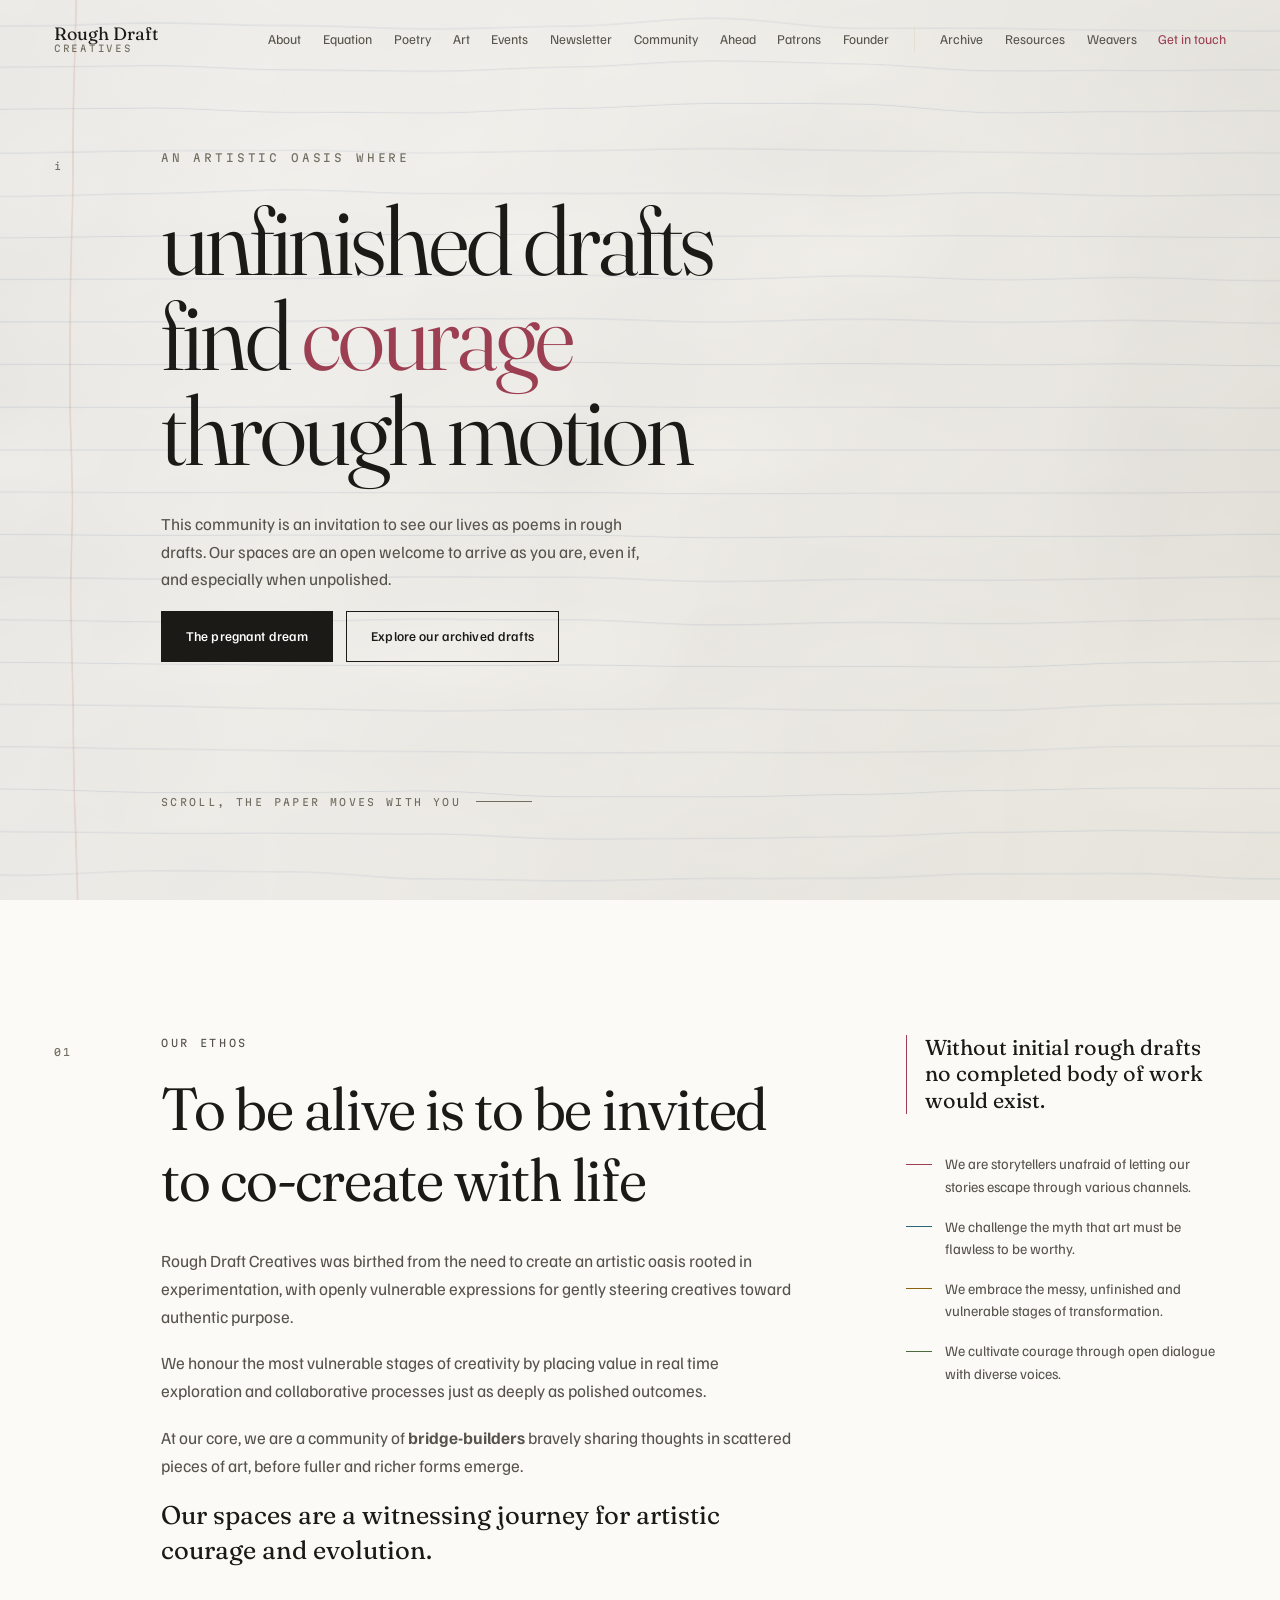
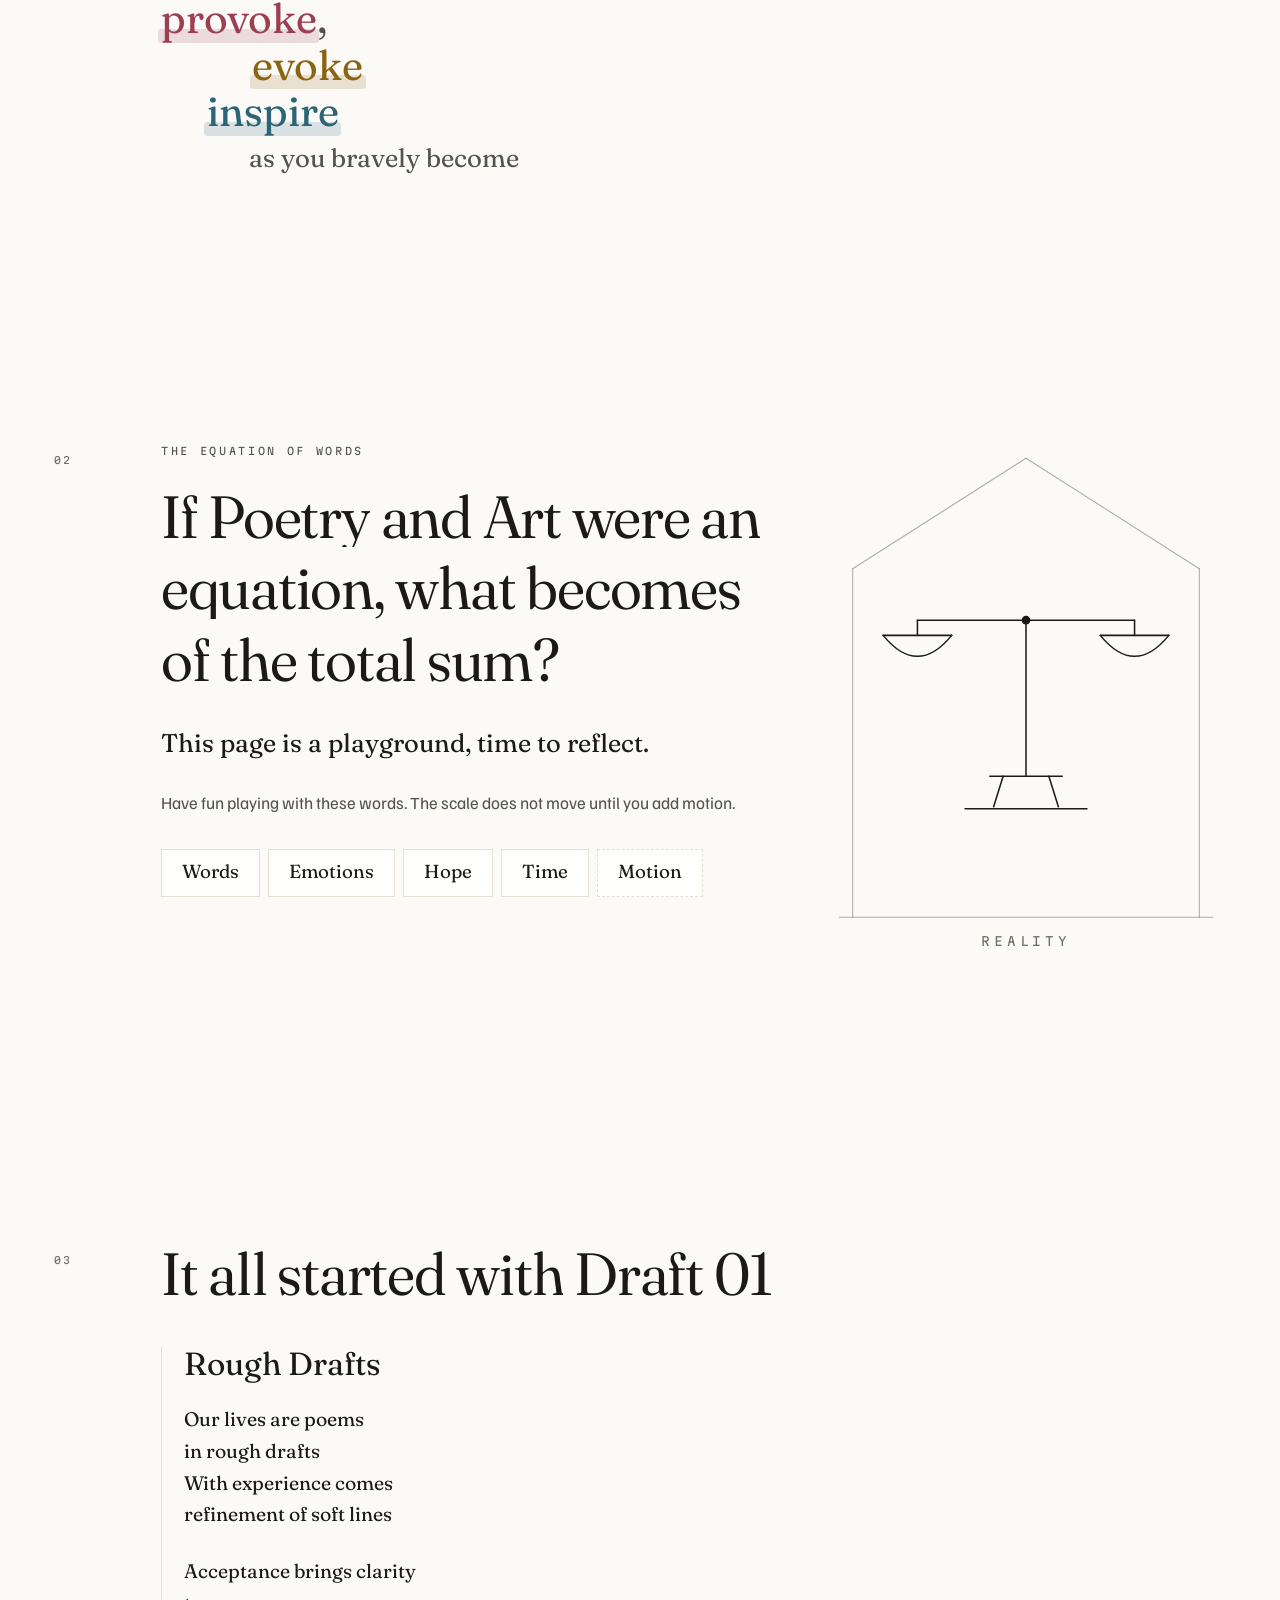
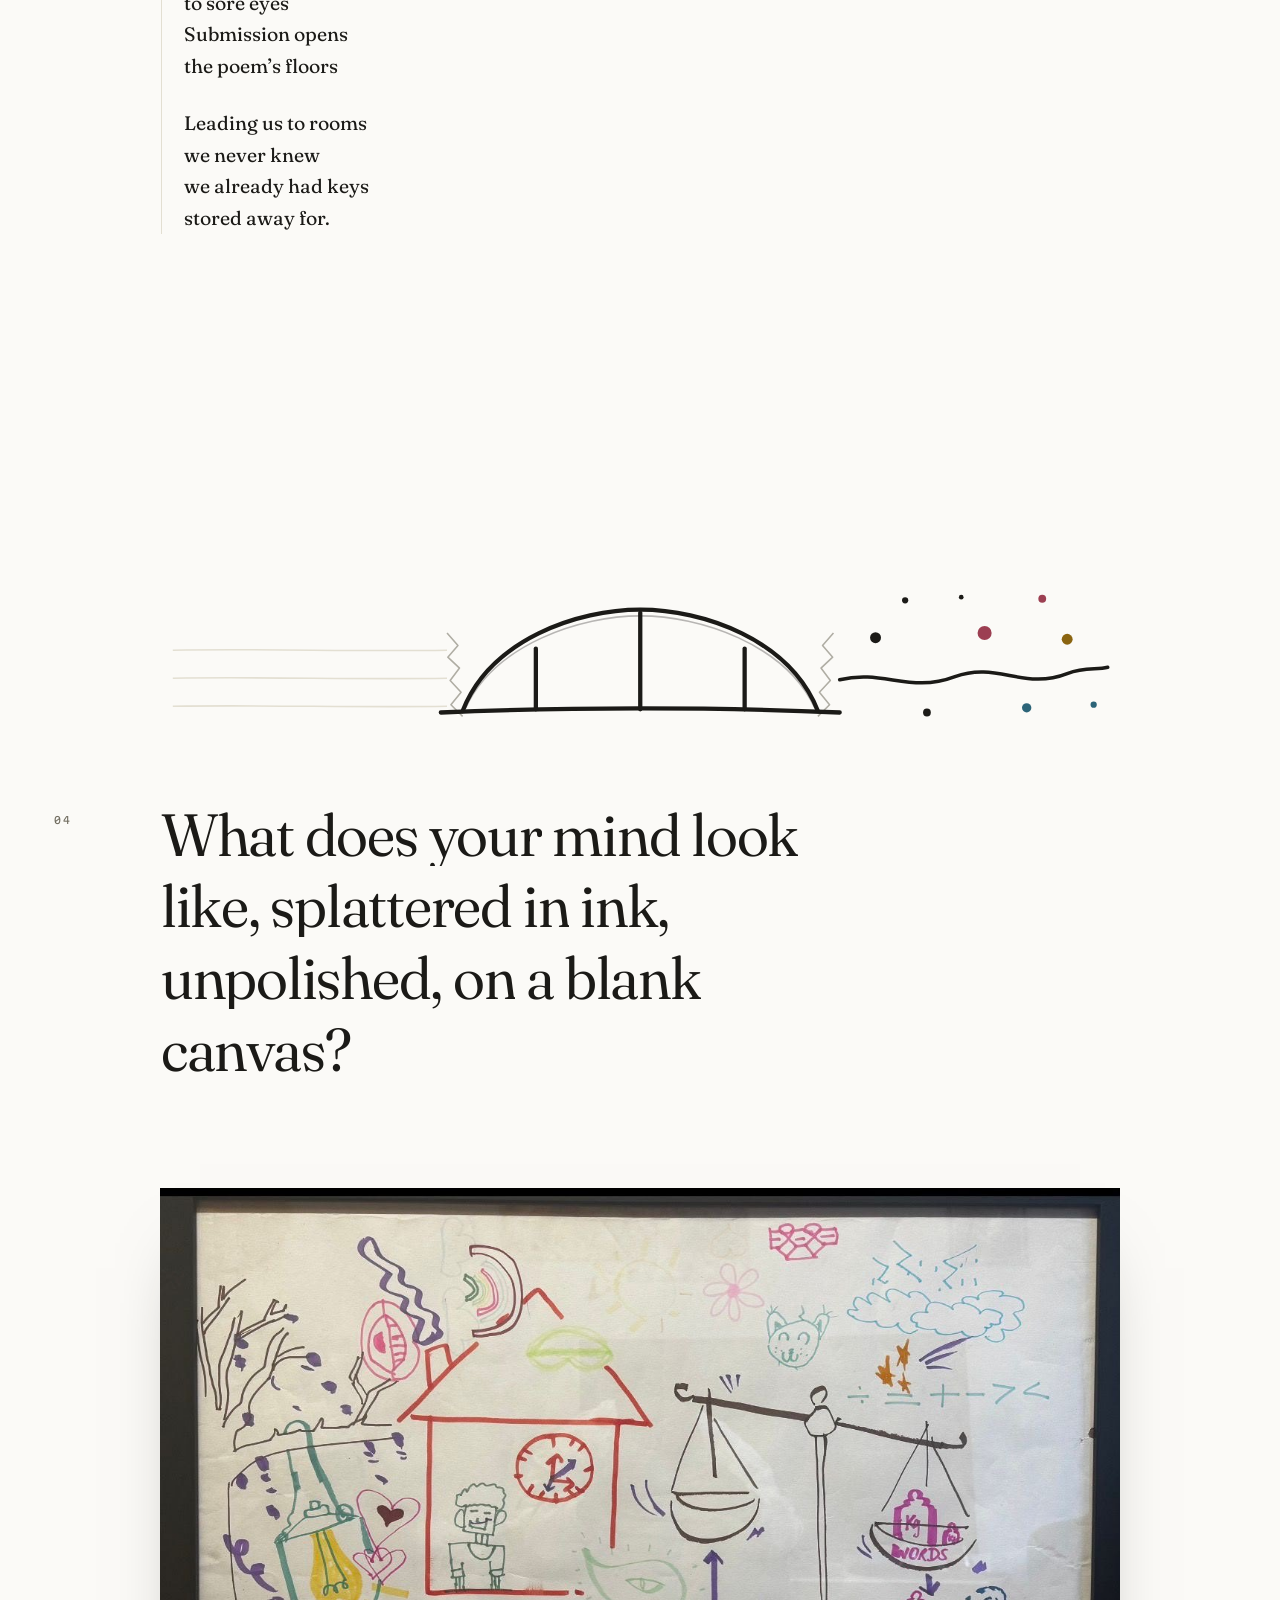
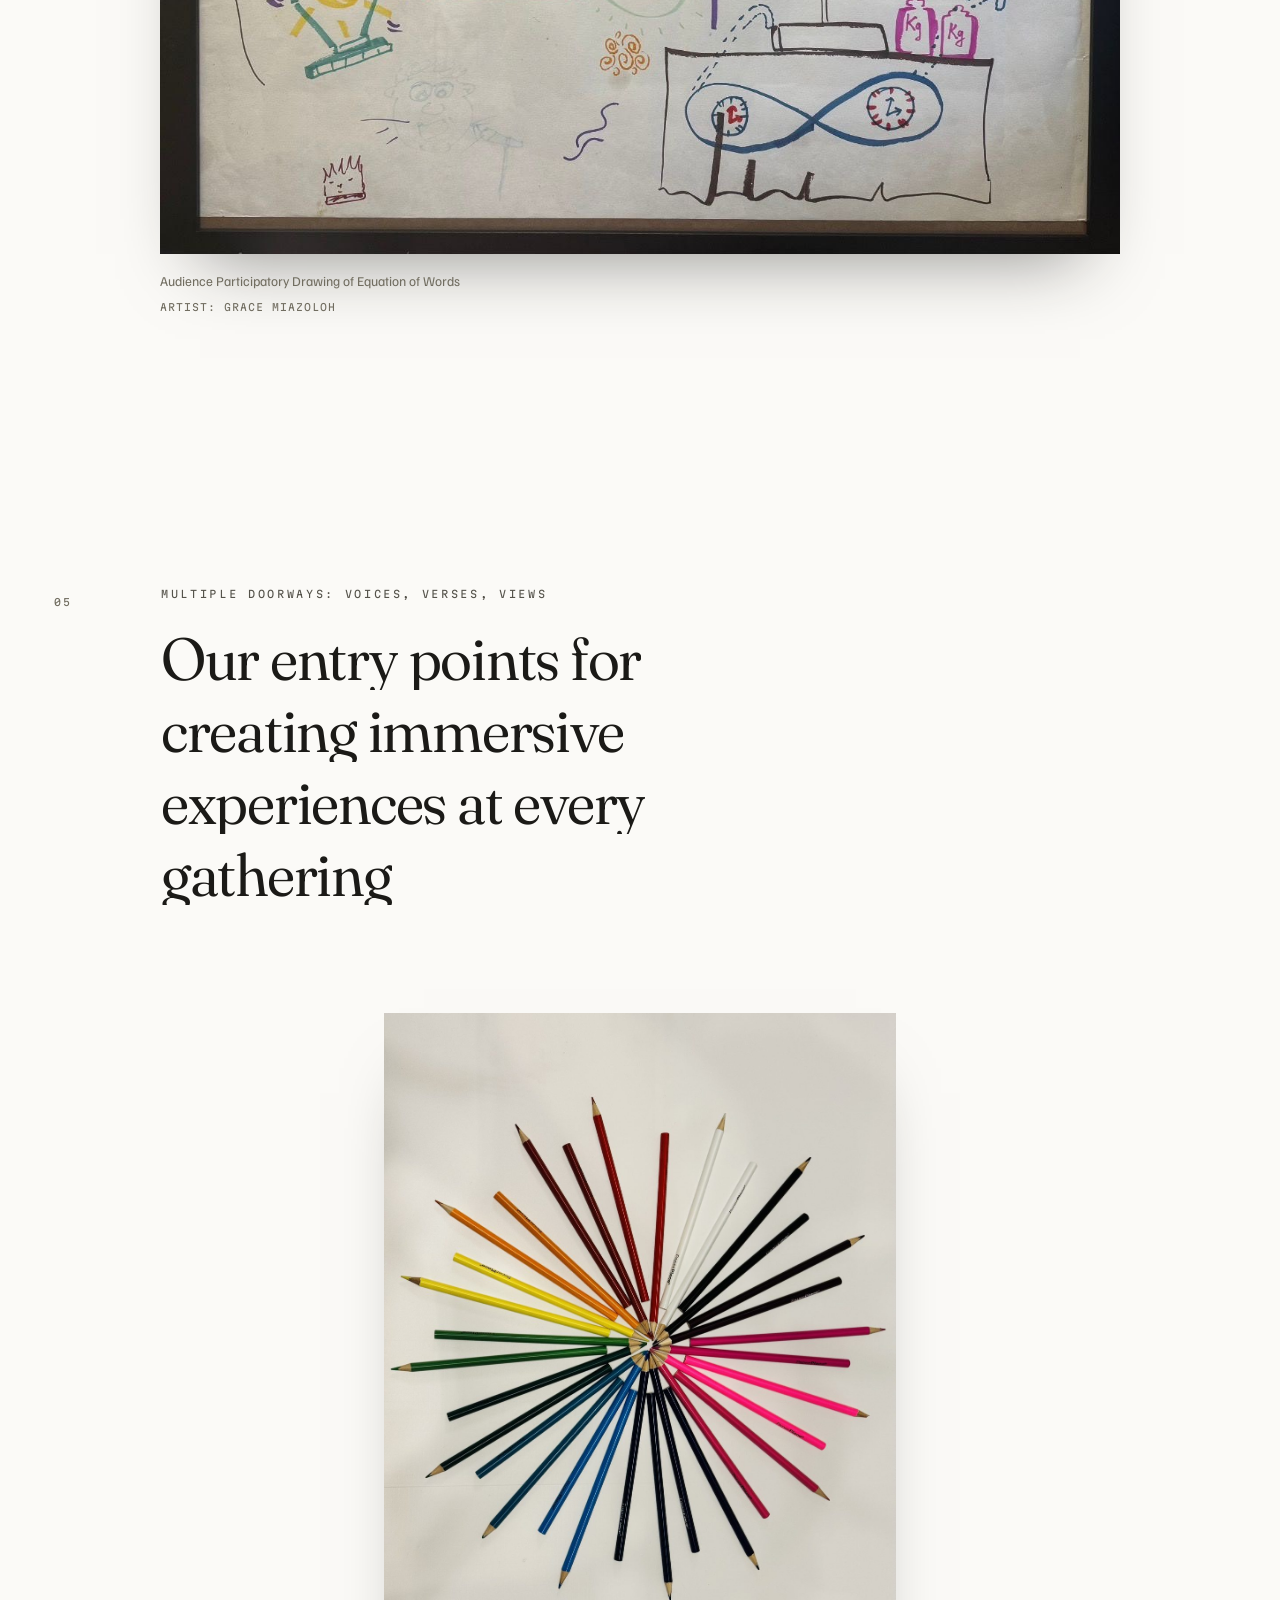
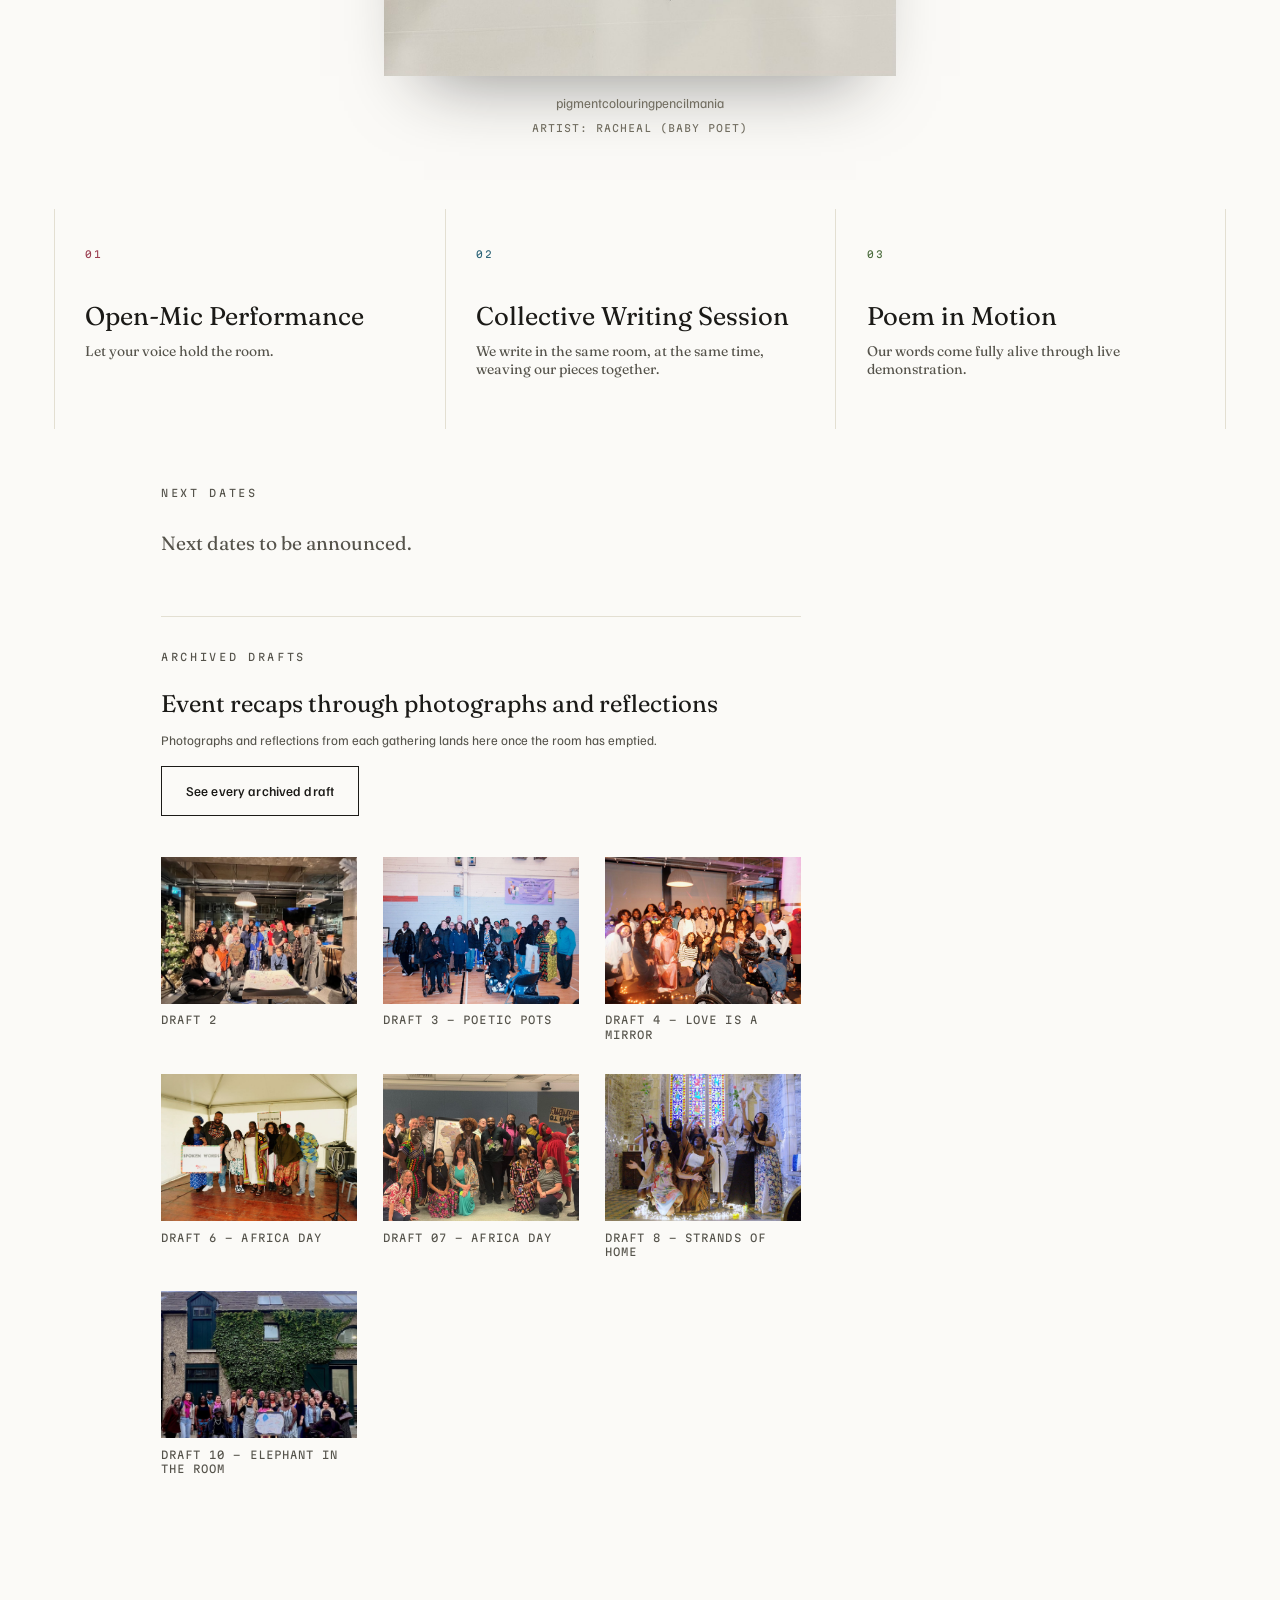
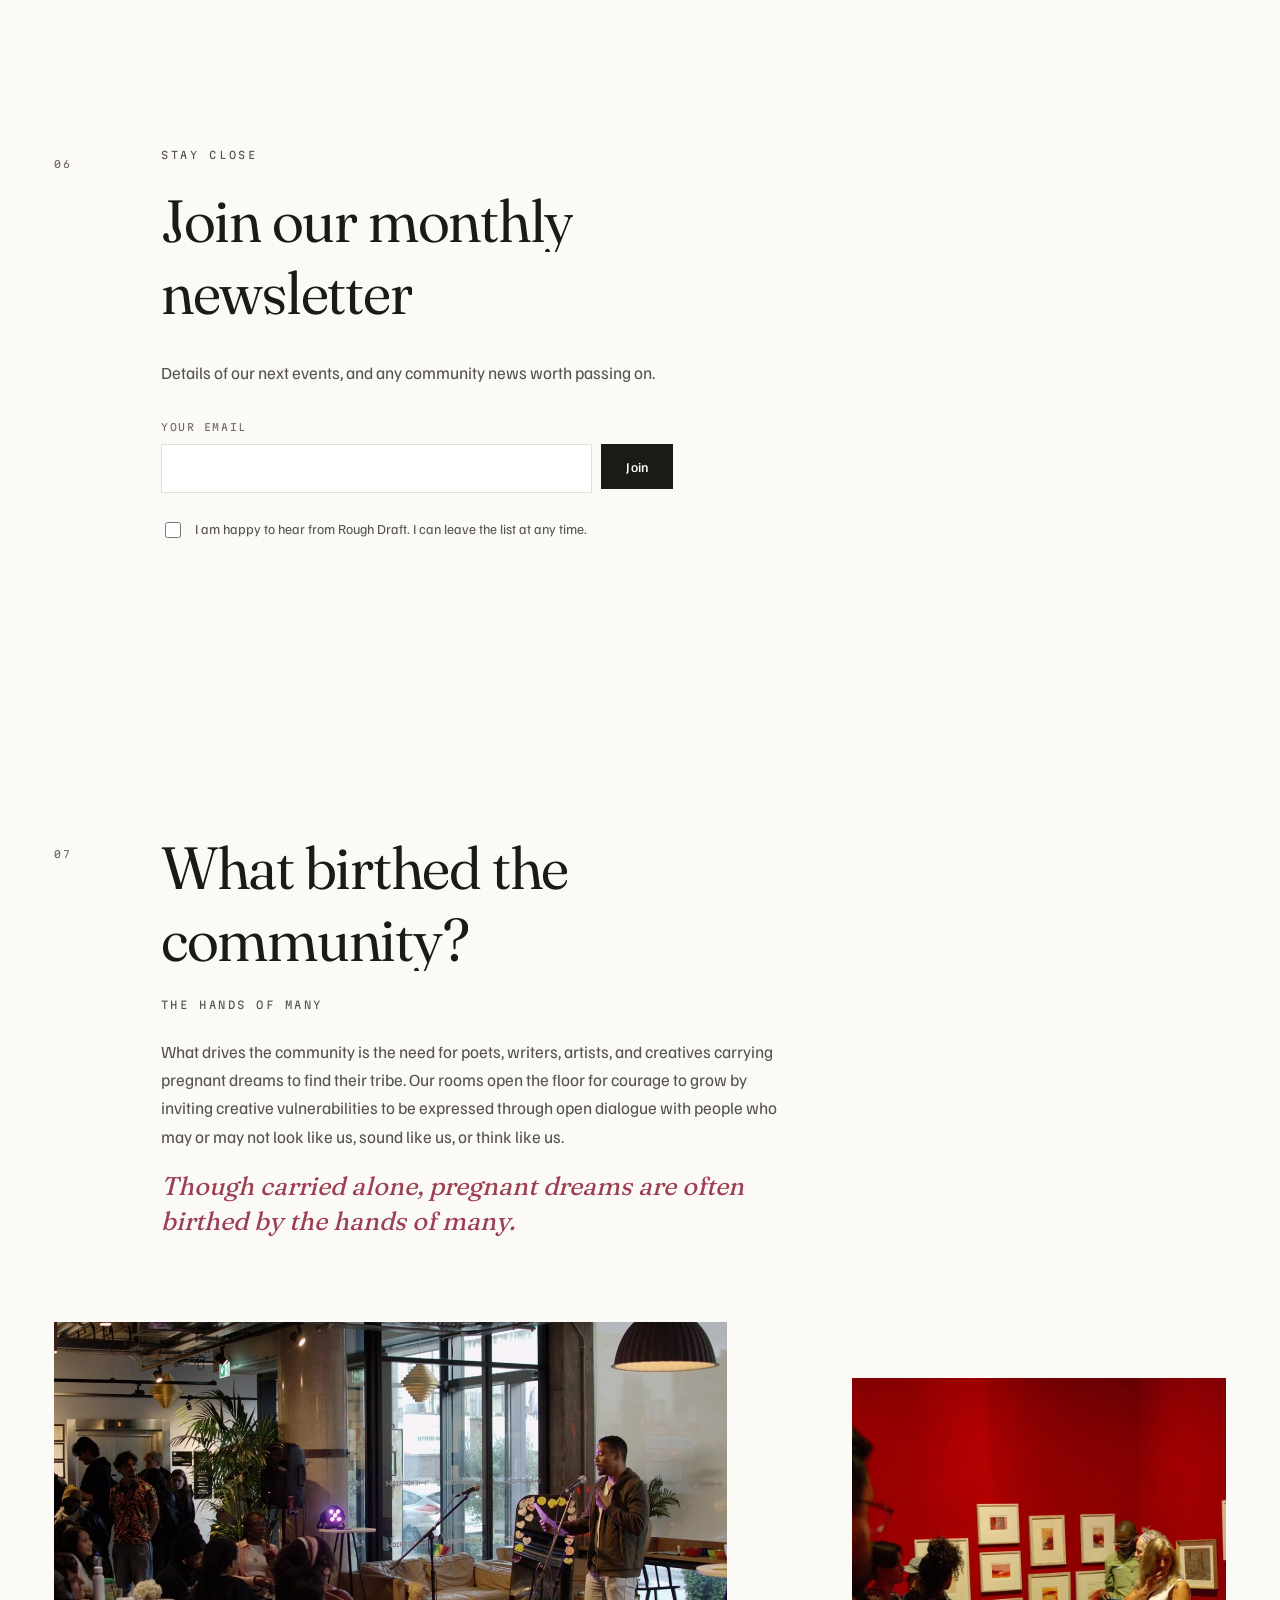
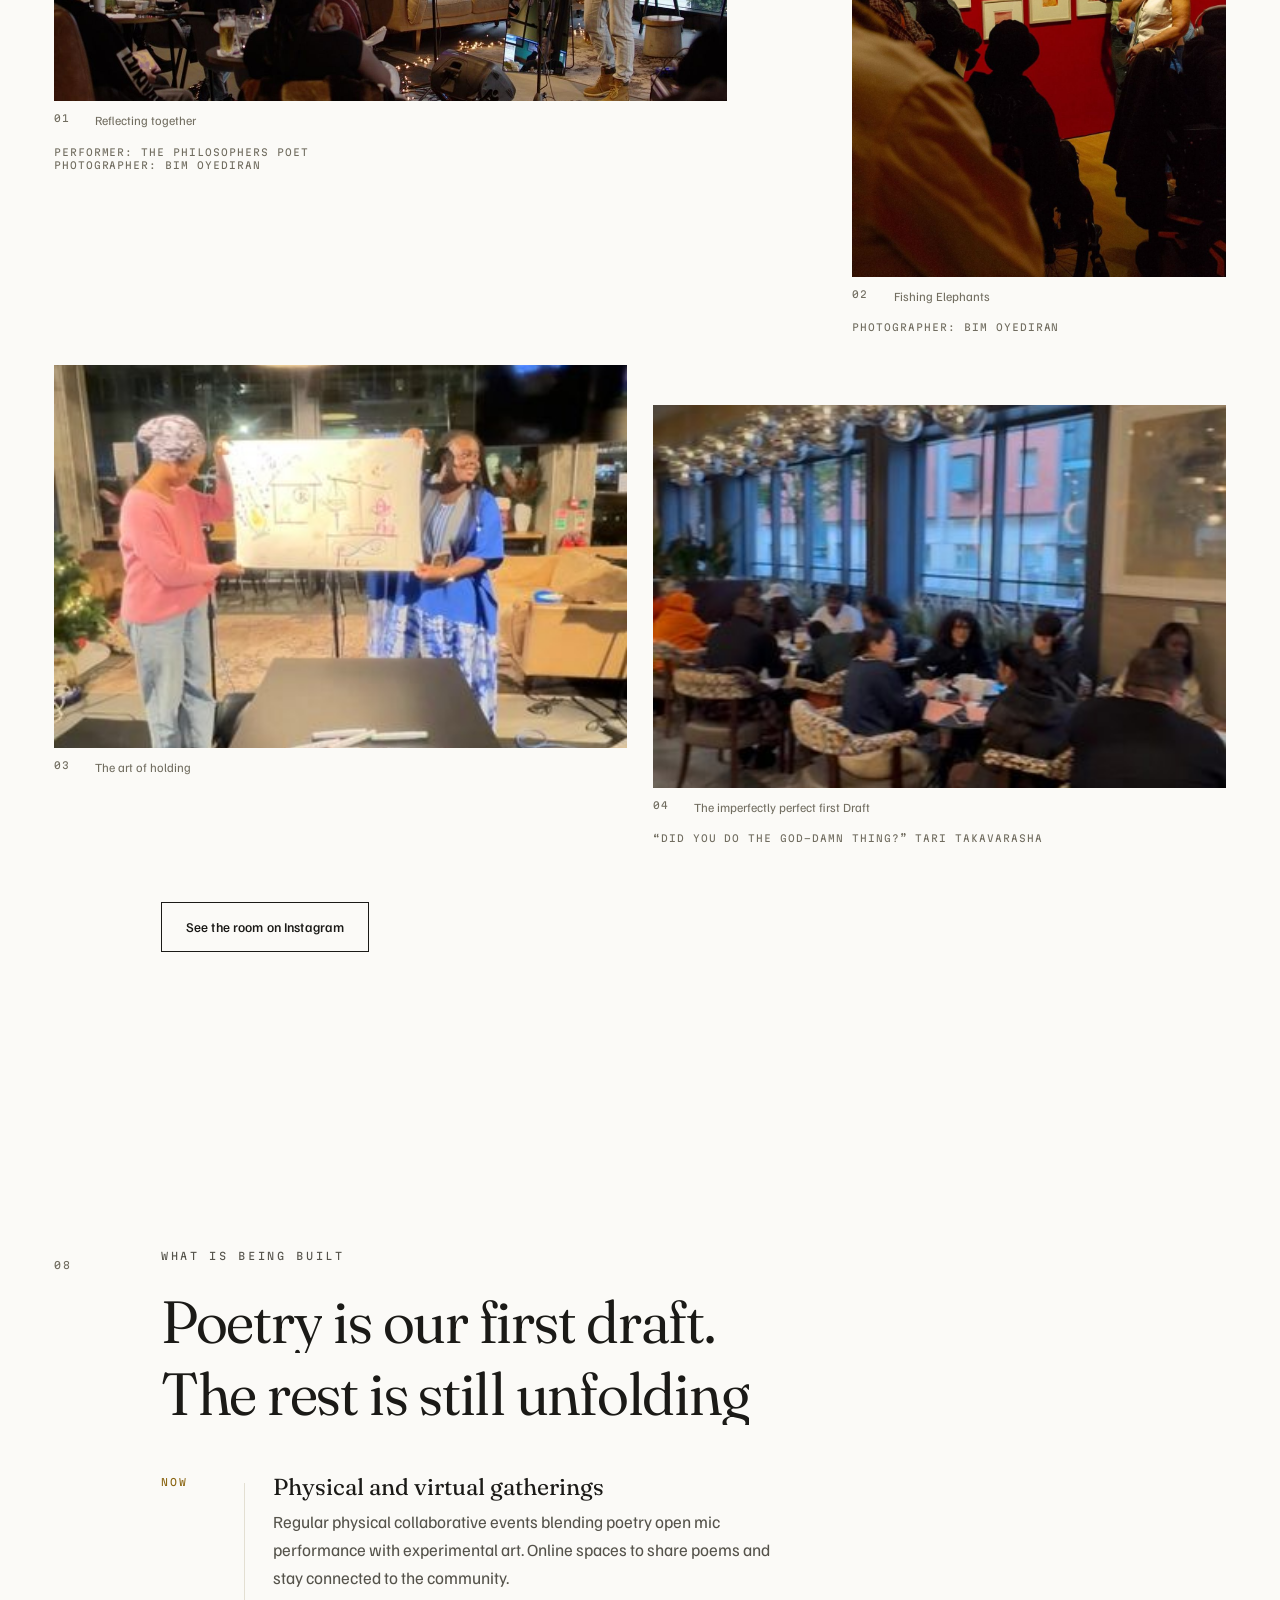
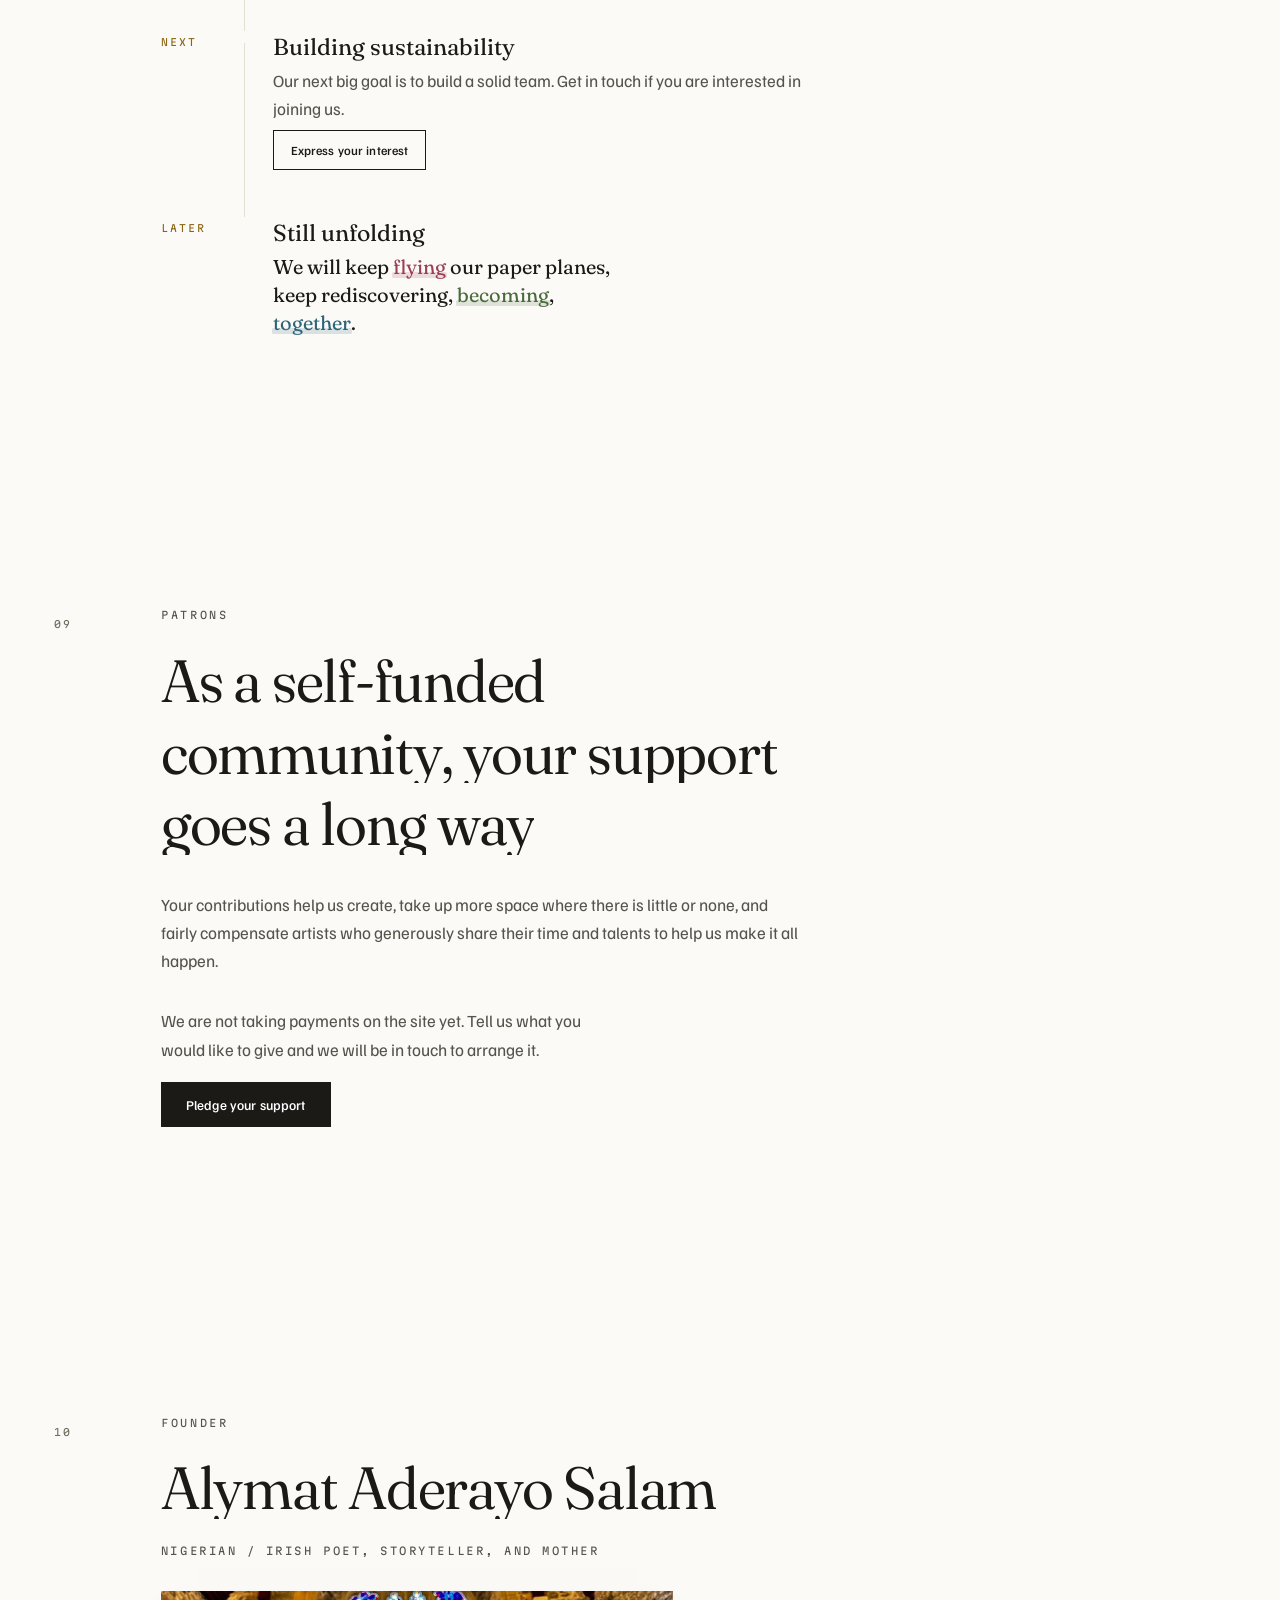
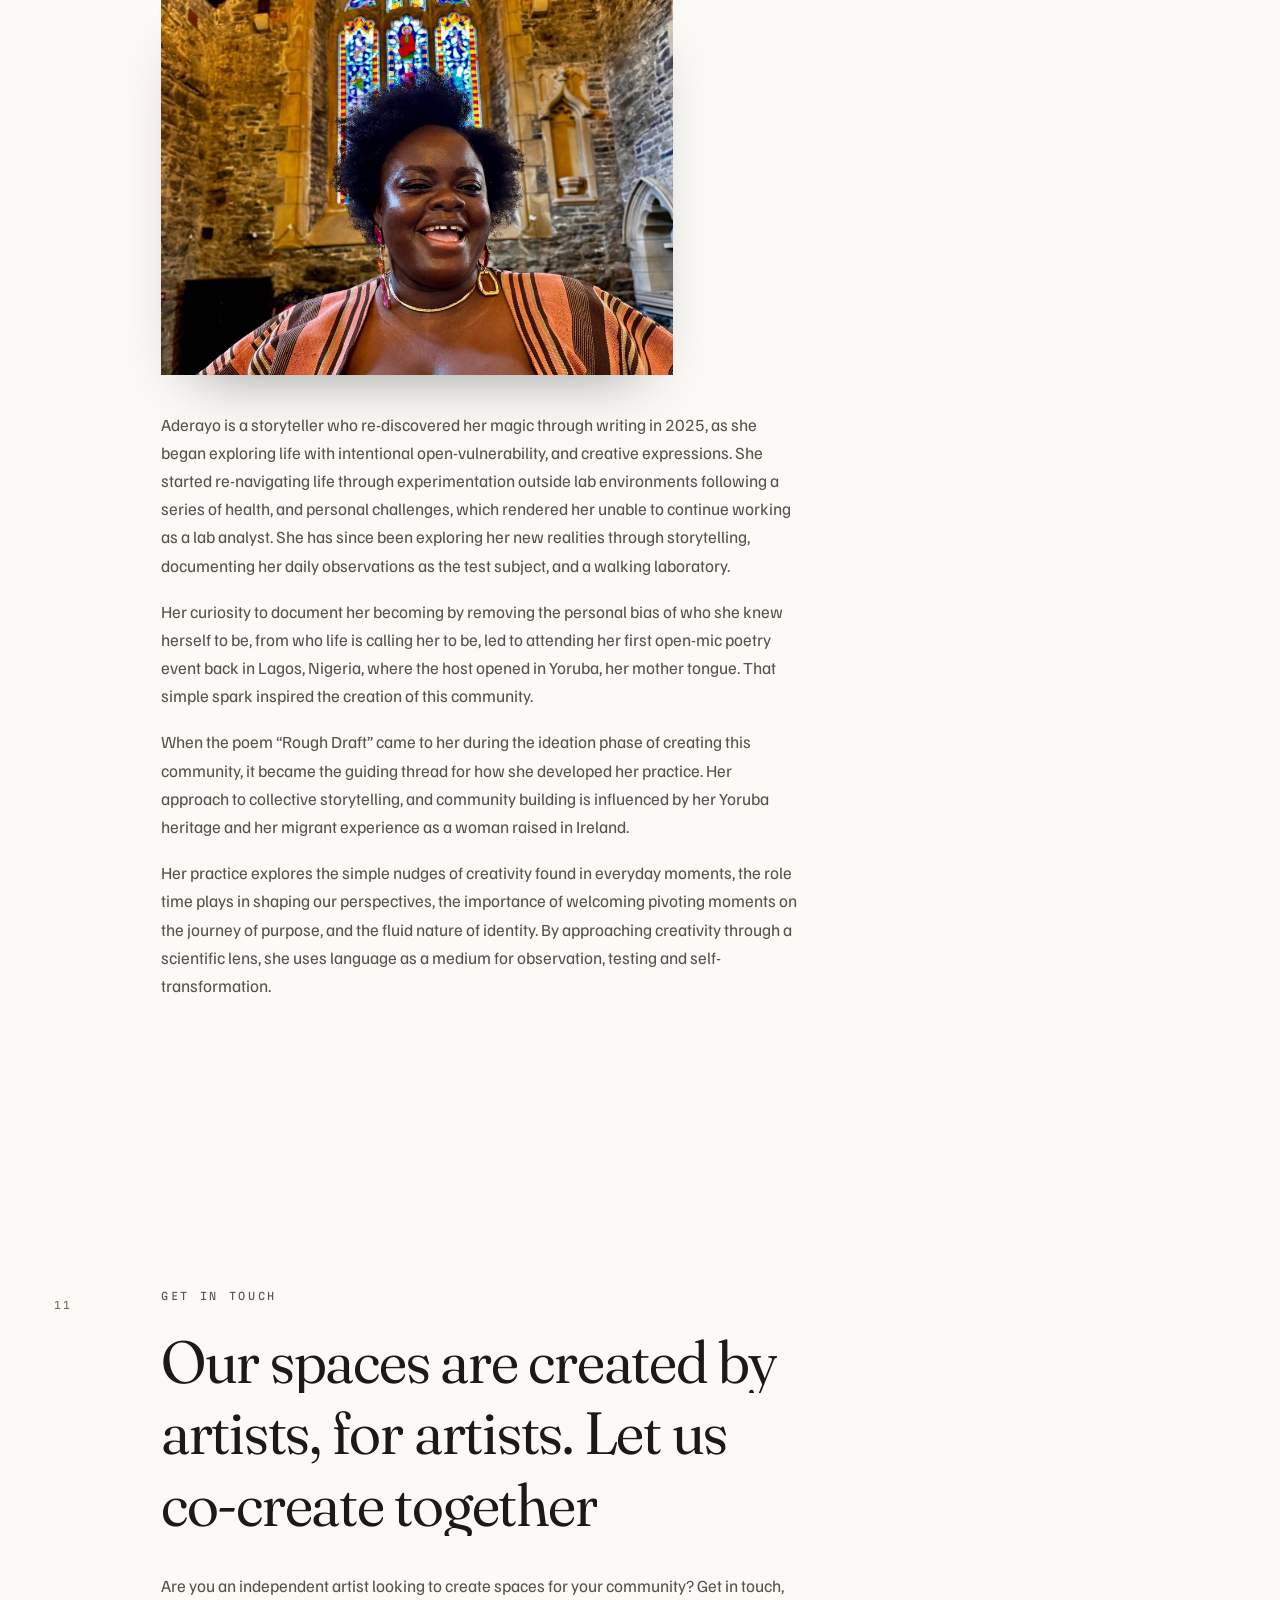
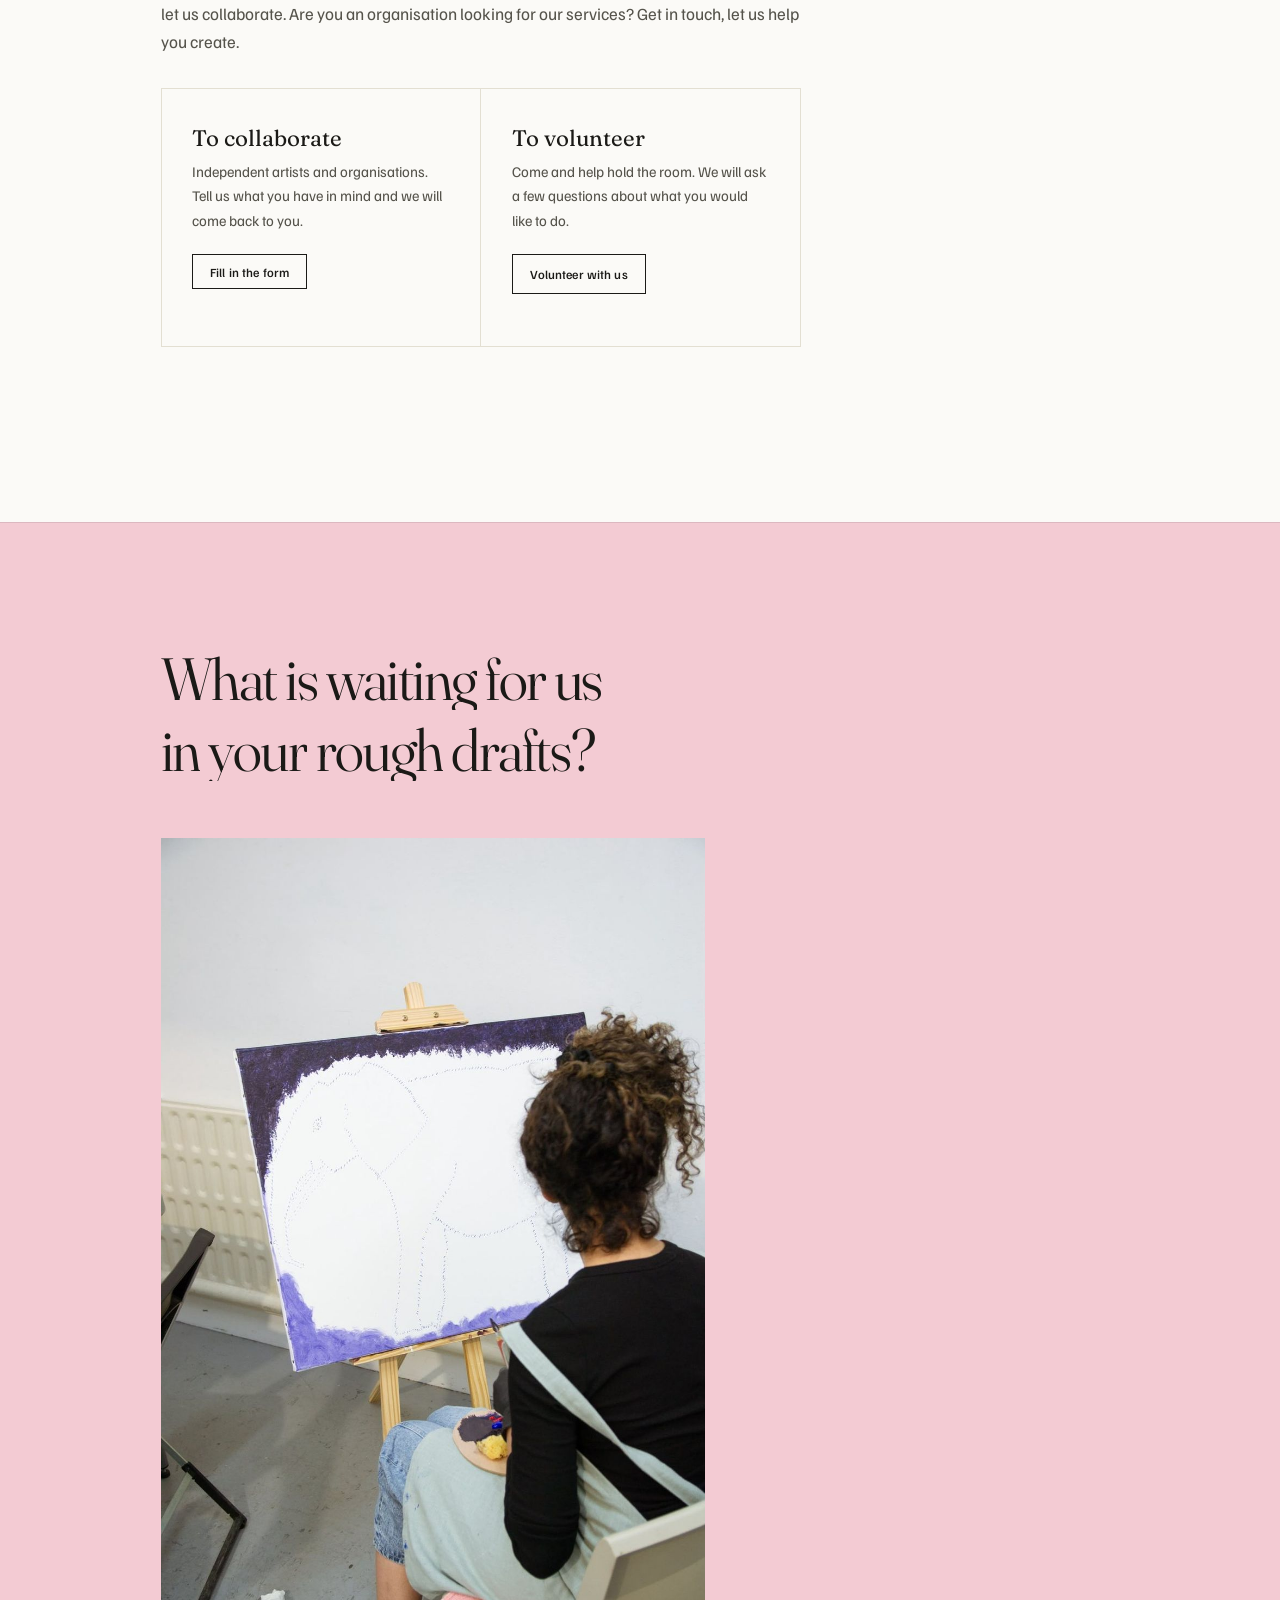
==== commit 5abe2e76: "Add site icon from the Rough Draft Poetry mark" ====
--- a/index.html
+++ b/index.html
@@ -6,6 +6,11 @@
 <title>Rough Draft Creatives</title>
 <meta name="description" content="Rough Draft Creatives is an artistic oasis for writers, poets and artists, built around unfinished work. Rough Draft Poetry is the first venture: open mic performances, collective writing sessions and poems in motion.">
 <meta name="theme-color" content="#FBFAF7">
+<link rel="icon" href="/favicon.ico" sizes="any">
+<link rel="icon" type="image/png" sizes="48x48" href="/favicon-48.png">
+<link rel="icon" type="image/png" sizes="32x32" href="/favicon-32.png">
+<link rel="icon" type="image/png" sizes="16x16" href="/favicon-16.png">
+<link rel="apple-touch-icon" href="/apple-touch-icon.png">
 <link rel="canonical" href="https://www.roughdraftcreatives.ie/">
 <meta property="og:type" content="website">
 <meta property="og:site_name" content="Rough Draft Creatives">
